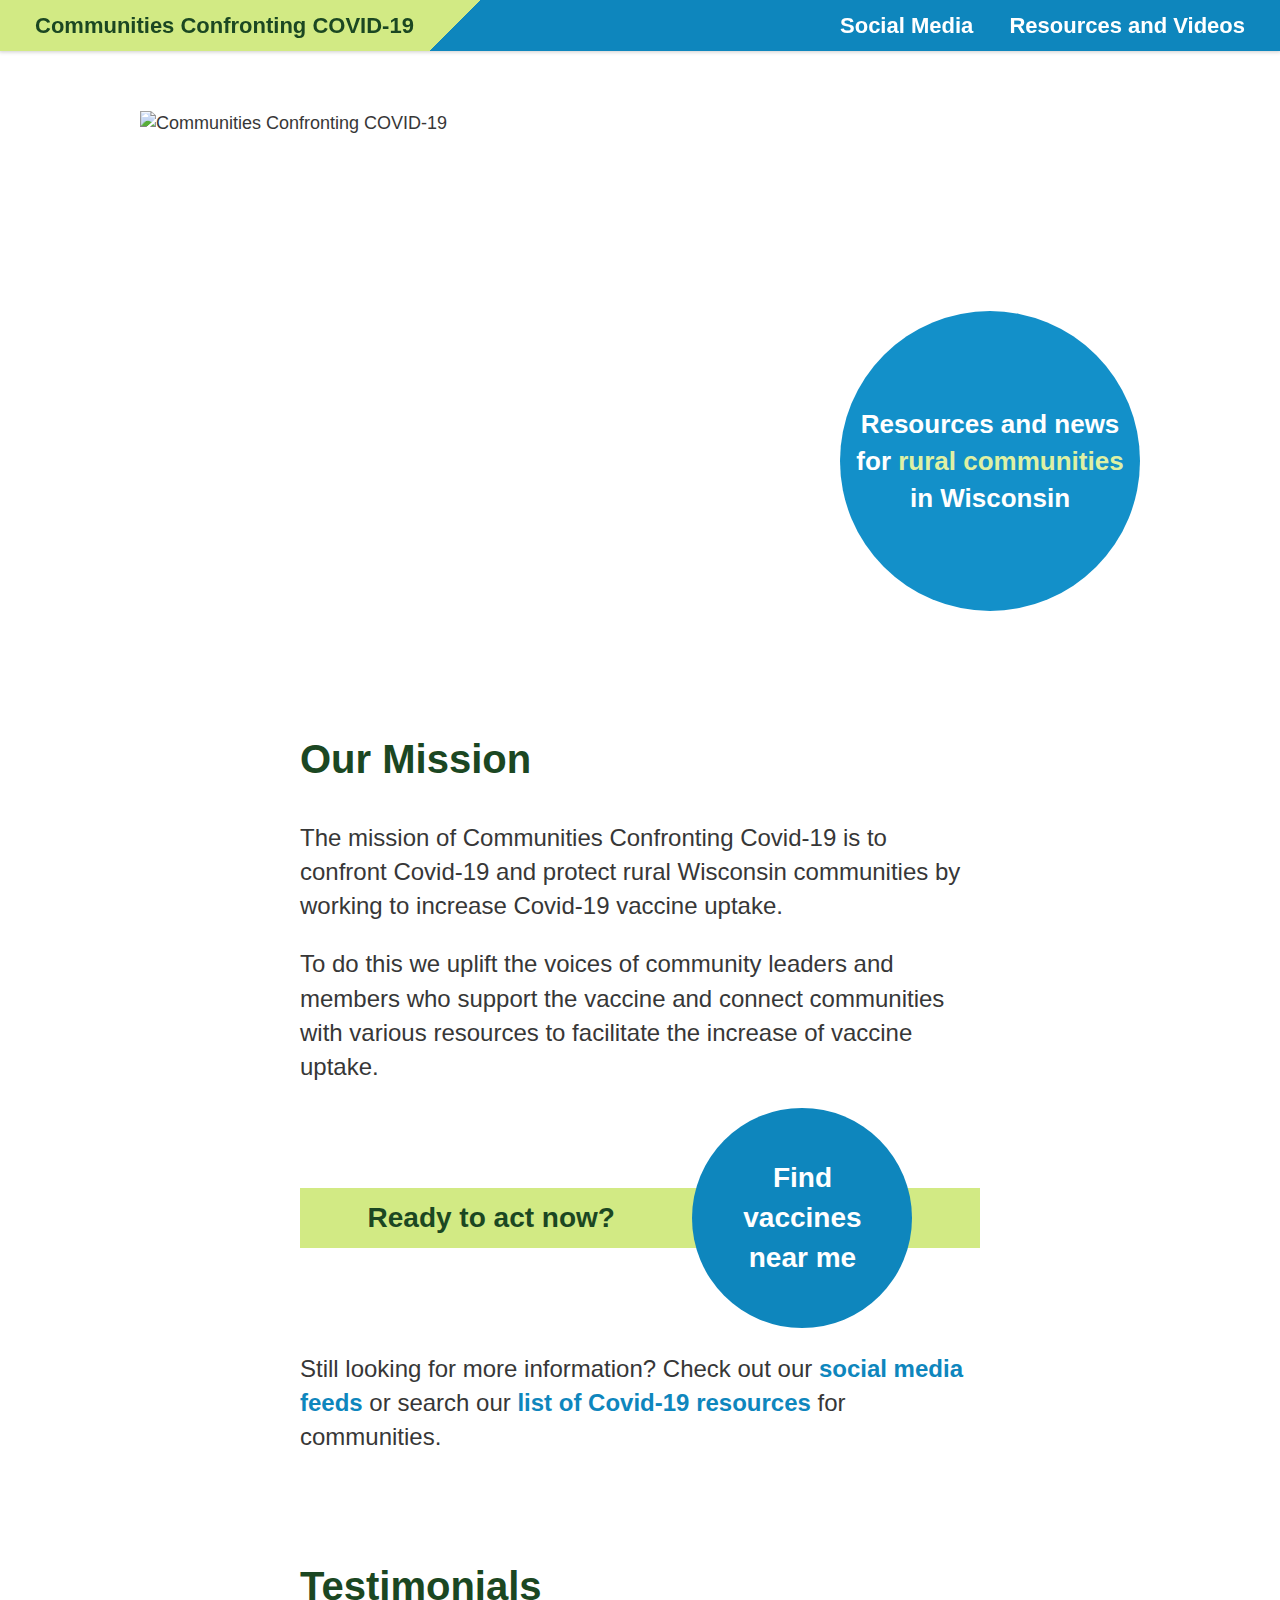
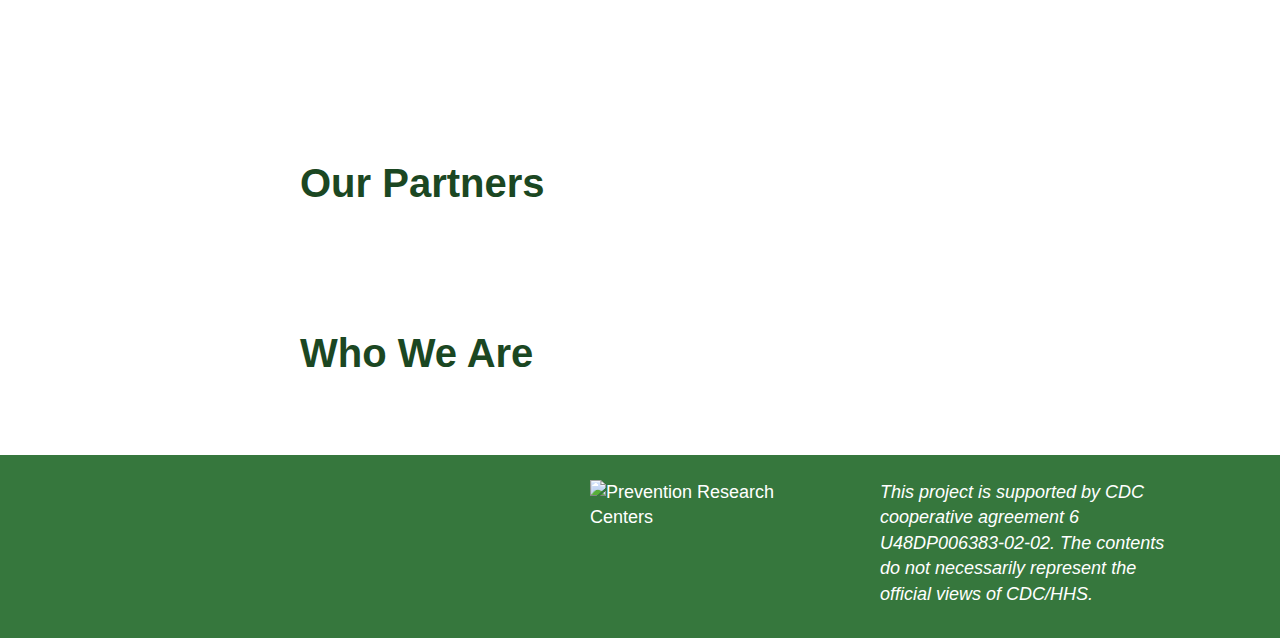
==== index.html @ 6b8ead13 "google analytics  code at bottom of page" ====
<!DOCTYPE html>
<html lang="en">
<head>


  <meta charset="UTF-8">
  <meta http-equiv="X-UA-Compatible" content="IE=edge">
  <meta name="viewport" content="width=device-width, initial-scale=1.0">
  <title>Communities Confronting COVID-19</title>
  <link href="css/main.css" rel="stylesheet" type="text/css" />
</head>
<body>
  <div class="main">
    <div class="nav">
      <div class="home-page">
        <a href="index.html">
          <span class="full-screen">Communities Confronting COVID-19</span>
          <img class="mini-logo" src="img/mini_logo.png" alt="Communities Confronting COVID-19">
          </a>
      </div>
      <div class="other-pages">
        <a href="social.html">
          <span class="full-screen">Social Media</span>
          <span class="small-screen">Social</span>
        </a>
        <a href="resources.html">
          <span class="full-screen">Resources and Videos</span>
          <span class="small-screen">Resources</span></a>
      </div>
    </div>
    <div class="banner">
      <picture>
        <source srcset="img/banner-small-1.jpg, img/banner-small.jpg 2x" media="(max-width: 1030px)">
        <source srcset="img/banner-med-1.jpg, img/banner-med 2x" media="(max-width: 1500px)">
        <img class="top-background-img" src="img/banner-long.jpg" alt="">
      </picture>

      <div class="banner-inner">
        <img alt="Communities Confronting COVID-19" class="logo-banner" src="img/c3_logo.png">
        <div class="banner-words round-words">
          <span>
            Resources and news for <span class="light-green">rural communities</span> in Wisconsin
          </span>
        </div>
      </div>
    </div>

    <div class="banner-words small-words">
      <span>
        Resources and news for <span class="light-green">rural communities</span> in Wisconsin
      </span>
    </div>
    
    <div id="mission" class="section">
      <div class="section-inner">
        <h2>Our Mission</h2>
        <p>
          The mission of Communities Confronting Covid-19 is to confront Covid-19 and protect rural Wisconsin communities by working to increase Covid-19 vaccine uptake.
        </p>
        <p>
          To do this we uplift the voices of community leaders and members who support the vaccine and connect communities with various resources to facilitate the increase of vaccine uptake.
        </p>
        <p class="flex-p">
          <span class="bg-stripe">Ready to act now?</span>
          <a class="front-button-link" href="https://www.vaccines.gov/search/" target="_blank" rel="noopener noreferrer">Find vaccines near me</a>
        </p>
        <p>
          Still looking for more information? Check out our <a class="front-link" href="social.html">social media feeds</a> or search our <a class="front-link" href="resources.html">list of Covid-19 resources</a> for communities.
        </p>
      </div>
    </div>
    <div id="testimonials" class="section">
      <div class="section-inner">
        <h2>Testimonials</h2>
        <div id="carousel-holder">
          <div class="carousel-content-holder">
            <!-- testimonial items -->
          </div>
          <div class="carousel-button-holder">
            <!-- forward, backward, and dots -->
          </div>
        </div>
      </div>
    </div>
    <div id="partners" class="section">
      <div class="section-inner">
        <h2>Our Partners</h2>
        <div id="partners-group"></div>
      </div>
    </div>

    <div id="bios" class="section">
      <div class="section-inner">
        <h2>Who We Are</h2>
        <div id="bios-group"></div>
      </div>
    </div>
    <div class="footer">
      <div class="footer-inner">
        <img class="footer-logo" src="img/prc_logo_footer.png" alt="Prevention Research Centers">
        <p class="funding-text">
          This project is supported by CDC cooperative agreement 6 U48DP006383-02-02. The contents do not necessarily represent the official views of CDC/HHS.
        </p>
      </div>
     
    </div>
  </div>

  <script src="js/testimonial.js"></script>
  <script src="js/bio.js"></script>
  <script src="js/partner.js"></script>
  <script src="js/main.js"></script>
<!-- Global site tag (gtag.js) - Google Analytics -->
<script async src="https://www.googletagmanager.com/gtag/js?id=G-YYET7YX96K"></script>
<script>
  window.dataLayer = window.dataLayer || [];
  function gtag(){dataLayer.push(arguments);}
  gtag('js', new Date());

  gtag('config', 'G-YYET7YX96K');
</script>
</body>
</html>
---- css/main.css ----
html, body{
    height: 100%;
    margin: 0px auto;
}
body{
    font-family: -apple-system,BlinkMacSystemFont,"Segoe UI","Roboto","Droid Sans","Helvetica Neue",Arial,sans-serif;
    font-size: 18px;
    color: rgb(55,55,55);
    line-height: 1.42;
    font-weight: 400;
}
.light-green{
    color: #def0a4;
}
.banner{
    padding-bottom: 30px;
    box-sizing: border-box;
    margin-bottom: 20px;
    position: relative;
    height: 620px;
    overflow-y: hidden;
}
.banner.banner-reduced{
    height: 300px;
}
.banner-inner{
    background-color: rgba(255,255,255,0.55);
    box-sizing: border-box;
    display: flex;
    height: 540px;
    justify-content: center;
    flex-wrap: wrap;
    align-items: center;
    position: absolute;
    padding-top: 20px;
    padding-bottom: 20px;
    top: 40px;
    width: 100%;
}
.banner.banner-reduced > .banner-inner{
    height: 230px;
    justify-content: space-evenly;
}
.logo-banner{
    display: block;
    width: 700px;
    max-width: 100%;
    margin: 0;
    flex: 0 1 700px;
    align-self: flex-start;
}
.banner.banner-reduced .logo-banner{
    width: 400px;
    flex-basis: 400px;
}
.main{
    position: relative;
}
.banner-words{
    flex: 0 0 300px;
    text-align: center;
    font-size: 26px;
    padding: 15px;
    box-sizing: border-box;
    font-weight: 600;
    background-color: #1390c9;
    color: #fff;
    width: 300px;
    height: 300px;
    position: relative;
    border-radius: 50%;
    display: flex;
    align-items: center;
    justify-content: center;
    align-self: flex-end;
}
.title-words{
    flex: 0 0 500px;
    font-size: 44px;
    padding: 15px;
    box-sizing: border-box;
    font-weight: 700;
    margin-top: 70px;
    color: #1b4722;
    line-height: 1.1;
}
.banner-words > span{
    display: inline-block;
    width: 100%;
}
.banner-words.small-words{
    display: none;
}
.nav{
    font-size: 22px;
    font-weight: 600;
    display: flex;
    align-items: center;
    justify-content: space-between;
    padding: 10px 35px 10px 35px;
    box-sizing: border-box;
    width: 100%;
    background-color: #36773d;
    background: linear-gradient(135deg,#d2ea84 340px,#0e86bd 340px);
    position: fixed;
    position: sticky;
    top: 0;
    left: 0;
    box-shadow: 0 0 4px 1px rgba(0,0,0,0.2);
    z-index: 100;
    /*border-bottom: 1px solid #1b4722;*/
}
a{
    text-decoration: none;
}
.other-pages a{
    color: #fff;
}
.home-page a{
    color: #1b4722;
}
.other-pages a:hover, .other-pages a:focus{
    color: #d8ec98;
}
.home-page a:hover, .home-page a:focus{
    color: #36773d;
}
.other-pages a:first-child{
    margin-right: 30px;
}
.section{
    box-sizing: border-box;
    padding: 40px 30px;
}
.section-inner{
    width: 680px;
    max-width: 100%;
    margin: 0 auto;
}
#testimonials > .section-inner, #resources > .section-inner{
    width: 1000px;
}
#testimonials h2, #resources h2, .resource-note{
    width: 680px;
    max-width: 100%;
    margin-left: auto;
    margin-right: auto;
}
#testimonials h2{
    margin-bottom: 0;
}
.section h2{
    margin-top: 0;
    font-size: 40px;
    color: #1b4722;
}
.section p{
    text-align: left;
    font-size: 24px;
}
.footer{
    width: 100%;
    box-sizing: border-box;
    background-color: #36773d;
    padding: 25px 25px 30px 25px;
    color: #fff;
}
.footer-inner{
    max-width: 1080px;
    margin: 0 auto;
    display: flex;
    align-items: flex-start;
    justify-content: flex-end;
}
.footer-logo{
    max-width: 100%;
    width: 250px;
    flex: 0 1 250px;
}
.funding-text{
    font-style: italic;
    width: 300px;
    flex: 0 1 300px;
    max-width: 100%;
    margin: 0;
    margin-left: 40px;
}

.person-group{
    display: flex;
    align-items: flex-start;
    justify-content: flex-start;
    margin-bottom: 60px;
}
.person-group, .person-inner{
    width: 100%;
}
.person-photo{
    height: 150px;
    width: 150px;
    border-radius: 50%;
    margin-right: 18px;
}
.person-name{
    margin: 16px 0 4px 0;
    font-size: 26px;
    font-weight: 600;
    position: relative;
}
.person-name::before, .t-name::before, .bg-stripe::before{
    content: "";
    display: block;
    position: absolute;
    left: -168px;
    top: 0;
    width: calc(100% + 168px);
    height: 100%;
    background-color: #d2ea84;
    z-index: -100;
}
.bg-stripe::before{
    left: 0;
    width: 100%;
    height: 60px;
    top: calc(50% - 30px);
}
.t-name::before{
    left: -380px;
    width: calc(100% + 380px);
}
.person-title, p.person-title{
    font-size: 24px;
    font-weight: 500;
    margin: 0;
}
.person-name, .person-title{
    color: #1b4722;
}
.person-bio, p.person-bio{
    margin: 12px 0 10px 0;
    font-size: 19px;
    text-align: justify;
}
.partner{
    margin-bottom: 60px;
}
.partner-logo{
    max-width: 100%;
    width: 200px;
}
.partner-logo.long{
    width: 300px;
}
.partner-logo.short{
    width: 140px;
}
.partner-logo.full{
    width: 100%;
}
.partner-statement, p.partner-statement{
    font-size: 19px;
    text-align: justify;
}
.partner-name{
    color: #1b4722;
    font-weight: 600;
    font-size: 34px;
    margin:0 0 6px 0;
    display: flex;
    justify-content: space-between;
    align-items: center;
    line-height: 1.2;
}
.partner-name span{
    flex: 0 1 500px;

}
.partner-website{
    font-size: 19px;
    box-sizing: border-box;
    flex: 0 0 76px;
    background-color: #1390c9;
    color: #fff;
    border-radius: 50%;
    display: inline-flex;
    align-items: center;
    justify-content: center;
    height: 74px;
    width: 74px;
    font-weight: 600;
    cursor: pointer;
}
.partner-website:hover, .partner-website:focus{
    color: #def0a4;
}

.mini-logo, .small-screen{
    display: none;
}

.top-background-img{
    display: block;
    z-index: -100;
    max-width: 100%;
}
.circle-img{
    max-width: 100%;
    width: 380px;
    height: 380px;
    border-radius: 50%;
    border: 2px solid #d2ea84;
    display: block;
}
.flex-img{
    max-width: 100%;
    width: 50%;
    flex: 0 0 50%;
}
.flex-section{
    display: flex;
    max-width: 90%;
    margin: 0 auto;
}

#carousel-holder{
    overflow: hidden;
    width: 100%;
    position: relative;
}
.testimonial{
    text-align: center;
    margin-top: 40px;
    transition: transform 0.5s ease;
    position: absolute;
    z-index: 0;
    opacity: 0;
    top: 0;
    transition: transform 0.5s, opacity 0.5s, z-index 0.5s;
}
.testimonial.current{
    opacity: 1;
    position: relative;
    z-index: 2;
}
.testimonial.next{
    transform: translateX(100%);
    z-index: 1;
}
.testimonial.prev{
    transform: translateX(-100%);
    z-index: 1;
}

.testimonial-img-group{
    display: flex;
    align-items: flex-start;
    justify-content: flex-start;
}
.testimonial-img{
    box-sizing: border-box;
    display: block;
    max-width: 100%;
    width: 380px;
    height: 380px;
    border-radius: 50%;
}
.testimonial-title{
    color: #1b4722;
    width: 100%;
    text-align: left;
    margin-top: 46px;
}
.t-name{
    font-weight: 600;
    font-size: 44px;
    display: block;
    margin: 14px auto 2px auto;
    position: relative;
}
.t-title{
    font-size: 26px;
    display: block;
    margin: 0 auto;
}
.testimonial-text, p.testimonial-text{
    margin: 26px 10px 20px 30px;
    text-align: justify;
    font-size: 26px;
}
.carousel-button-holder{
    margin: 50px auto 10px auto;
    display: flex;
    justify-content: space-evenly;
    align-items: center;
    width: 640px;
    max-width: 100%;
}
.carousel-button.back-button, .carousel-button.forward-button{
    height: 26px;
    width: 26px;
    border: none;
    position: relative;
    background-color: transparent;
    cursor: pointer;
}
.carousel-button.back-button::before, .carousel-button.forward-button::before{
    content: "";
    display: block;
    position: absolute;
    border: 13px solid transparent;
    top: 0px;
    pointer-events: none;
}
.carousel-button.back-button::before{
    border-right: 26px solid #d2ea84;
    left: -13px;
}
.carousel-button.forward-button::before{
    border-left: 26px solid #d2ea84;
    right: -13px;
}
.carousel-button.back-button:hover::before{
    border-right-color: #34763e;
}
.carousel-button.forward-button:hover::before{
    border-left-color: #34763e;
}

.carousel-button.circle-button{
    height: 20px;
    width: 20px;
    box-sizing: border-box;
    border-radius: 50%;
    border: none;
    background-color: #d2ea84;
    cursor: pointer;
}
.carousel-button.circle-button:hover, .carousel-button.circle-button:focus{
    background-color: #34763e;
}
.carousel-button.circle-button.active{
    height: 24px;
    width: 24px;
    background-color: #0e86bd;
    border: 2px solid #d2ea84;
}

/*********/

button{
	-webkit-appearance: none;
	-moz-appearance: none;
	appearance: none;
	border: none;
	background: #fff;
	cursor: pointer;
}

input, select, .dropdown-button{
  	font-family: -apple-system,BlinkMacSystemFont,"Segoe UI","Roboto","Droid Sans","Helvetica Neue",Arial,sans-serif;
  	font-size: 16px;
  	color: rgb(50,50,50);
	border: 1px solid rgb(200, 200, 200);
	border-radius: 2px;
	padding: 6px 8px;
	padding-right: 18px;
	-webkit-box-shadow: inset 0 1px 1px rgba(0, 0, 0, 0.075);
	box-shadow: inset 0 1px 1px rgba(0, 0, 0, 0.075);
	transition: border-color ease-in-out 0.15s, box-shadow ease-in-out 0.15s;
	box-sizing: border-box;
}

input:focus, select:focus, button:focus, .dropdown-list, .dropdown-button[aria-expanded="true"]{
	border-color: #34763e;
	outline: 0;

	-webkit-box-shadow: inset 0 1px 1px rgba(0, 0, 0, 0.075), 0 0 4px #d2ea84;
	box-shadow: inset 0 1px 1px rgba(0, 0, 0, 0.075), 0 0 4px #d2ea84;
}
.sort-bar, .current-filters{
	max-width: 800px;
}
.current-filters{
	margin: 10px auto;
	font-size: 17px;
}
.filter-button{
	margin: 2px 4px;
	cursor: pointer;
	background: #36773d;
    color: #fff;
	padding: 6px 12px;
	border-radius: 3px;
	display: inline-block;
    font-family: inherit;
}
.check-holder{
	position: relative;
	font-size: 16px;
}
.label-group > input, .label-group > .select-wrapper, .dropdown-button{
	margin: 2px 0;
}

.check-holder > label{
	display: block;
	height: 100%;
	width: 100%;
	cursor: pointer;
	padding: 2px 0;
}

.checkbox-text{
	margin-left: 24px;
}
.checkbox-text, .checkbox-icon{
	display: inline-block;
	vertical-align: top;
}
.checkbox-overlay{
	box-sizing: border-box;
	pointer-events: none;
	z-index: 2;
	background: #fff;
}
.checkbox-overlay, .check-holder input{
	position: absolute;
	height: 16px;
	width: 16px;
	border: 1px solid rgb(100,100,100);
	border-radius: 2px;
	top: 5px;
	left: 2px;
}
.check-holder input:checked + .checkbox-overlay{
	background-color: #34763e;
	border-color: #34763e;
}
.check-holder input:checked +.checkbox-overlay::before{
	box-sizing: border-box;
	content: "";
	position: absolute;
	border: 2px solid #fff;
	border-top: none;
	border-left: none;
	left: 4px;
	bottom: 3px;
	width: 5px;
	height: 10px;
	-webkit-transform: rotate(45deg);
	transform: rotate(45deg);
	pointer-events: none;
}
.check-holder input{
	margin: 0;
	cursor: pointer;
}
.select-wrapper{
  position: relative;
  display: inline-block;
  width: 100%;
}
.select-wrapper::after, .dropdown-button:after{
  content: "";
  width: 0; 
  height: 0; 
  border-left: 3px solid transparent;
  border-right: 3px solid transparent;
  border-top: 6px solid #1b4722;

  position: absolute;
  top: 44%;
  right: 7px;

  pointer-events: none;
}
.select-wrapper select{
  width: 100%;
  -webkit-appearance: none;
  -moz-appearance: none;
  appearance: none;
}
.select-wrapper select::-ms-expand{
  display: none;
}
.sort-bg{
    background-color: #d2ea84;
    width: 100%;
    padding: 10px;
    box-sizing: border-box;
}
.label-text{
    font-weight: 600;
    color: #1b4722;
    font-size: 20px;
}
.sort-bar{
	display: flex;
	justify-content: space-between;
	margin: 0 auto;
}
.label-group{
	display: inline-block;
	flex: 0 0 200px;
	margin: 6px 10px 0 10px;
	position: relative;
}
.label-group.search{
	flex: 1 1 420px;
	margin-left: 0;
}
.search-box{
	width: 100%;
}
.dropdown-list{
    box-sizing: border-box;
	border: thin solid #34763e;
	z-index: 100;
	margin: 0;
	margin-top: -3px;
	padding: 4px 6px 2px 6px;
	list-style-type: none;
	min-width: 200px;
	text-align: left;
	background: #fff;
	position: absolute;
	pointer-events: none;
	left: -9999px;
	opacity: 0;
	transition: 0.2s ease-in-out opacity;

	border-bottom-right-radius: 3px;
	border-bottom-left-radius: 3px;
}
.dropdown-list[aria-hidden="false"]{
	left: 0;
	pointer-events: auto;
	opacity: 1;
}
.dropdown-button{
	width: 100%;
	position: relative;
}

.resource-li, .no-results-li{
    list-style-type: none;
}
.resource-li{
    display: flex;
    border-bottom: 4px dotted #d2ea84;
    margin-bottom: 10px;
}
.no-results-li{
    font-size: 24px;
    margin: 20px auto;
    padding: 20px;
    color: #1b4722;
    text-align: center;
    font-weight: 600;
}

.resource-img{ 
    border: 2px solid #0e86bd;
    width: 80px;
    height: 80px;
    flex: 0 0 80px;
    border-radius: 50%;
    margin-right: 20px;
    color: #1b4722;
    display: flex;
    align-items: center;
    justify-content: center;
}
.resource-inner{
    flex: 1 1 100%;
}
.resource-title{
    font-weight: 700;
    margin-bottom: 6px;
}
.resource-title a, .front-link{
    color: #0e86bd;
}
.resource-title a:hover, .resource-title a:focus, .front-link:hover, .front-link:focus{
    color: #34763e;
}
.front-link{
    font-weight: 600;
}
.resource-description, p.resource-description{
    margin-top: 0;
    font-size: 18px;
    max-width: 680px;
}
.front-button-link, a.front-button-link{
    text-align: center;
    box-sizing: border-box;
    display: flex;
    justify-content: center;
    align-items: center;
    margin-left: 10px;
    background-color: #0e86bd;
    padding: 24px;
    border-radius: 50%;
    width: 220px;
    height: 220px;
    font-size: 28px;
    font-weight: 600;
    color: #fff;
    flex: 0 0 220px;
}
a.front-button-link:hover, a.front-button-link:focus{
    color: #d8ec98;
}
.flex-p, p.flex-p{
    display: flex;
    justify-content: space-evenly;
    align-items: center;
    font-size: 28px;
    font-weight: 600;
    color: #1b4722;
    position: relative;
    margin: 1px auto 20px auto;
}

.hidden{
    display: none;
}

@media(min-width: 1600px){
    .section-inner, #testimonials h2, #resources h2, .resource-note{
        width: 860px;
    }
    .other-pages{
        margin-right: 30px;
    }
    .other-pages a:first-child{
        margin-right: 50px;
    }
    .logo-banner{
        width: 800px;
        flex-basis: 800px;
        margin-right: 40px;
    }
    .banner-words{
        width: 350px;
        height: 350px;
        flex-basis: 350px;
        font-size: 32px;
    }
}


@media(max-width: 1030px){
    .banner{
        display: block;
        text-align: center;
        min-height: auto;
        margin-bottom: 0;
    }
    .banner.banner-reduced{
        display: flex;
        flex-wrap: nowrap;
    }
    .banner-inner{
        height: auto;
        padding-bottom: 40px;
        top: 100px;
    }
    .banner.banner-reduced > .banner-inner{
        top: 40px;
        padding-bottom: 20px;
    }
    .logo-banner{
        margin: 0 auto;
    }
    .banner.banner-reduced .logo-banner{
        margin: 0;
    }
    .title-words{
        flex: 0 1 400px;
        margin-top: 56px;
    }
    .banner-words.small-words{
        display: block;
        margin-top: 0;
        border-radius: 0;
        width: auto;
        height: auto;
    }
    .banner-words.round-words{
        display: none;
    }
}
@media(max-width:910px){
    .mini-logo{
        display: inline-block;
        height: 30px;
        width: 30px;
    }
    .full-screen{
        display: none;
    }
    .small-screen{
        display: inline-block;
    }
    .nav{
        background: linear-gradient(135deg,#d2ea84 90px,#0e86bd 90px);
    }
    .testimonial-img{
        height: 320px;
        width: 320px;
    }
    .t-name::before{
        left: -320px;
        width: calc(100% + 320px);
    }
    .title-words{
        flex: 0 1 300px;
        margin-top: 45px;
    }
}
@media(max-width:768px){
    #results{
        padding-left: 0;
    }
    .bg-stripe{
        position: relative;
    }
    .flex-p, p.flex-p{
        display: block;
        text-align: center;
        margin-top: 50px;
        margin-bottom: 20px;
    }
    .bg-stripe{
        display: block;
        margin: 20px auto;
    }
    .front-button-link, a.front-button-link{
        margin: 10px auto;
    }
    .sort-bar, .label-group.search{
		display: block;
	}
	.label-group{
		margin-left: 0;
        width: 100%;
	}
    .dropdown-list{
        width: 100%;
        padding: 10px 20px;
    }
    .person-group{
        display: block;
    }
    .testimonial-img-group{
        display: block;
    }
    .testimonial-img{
        margin-left: auto;
        margin-right: auto;
        height: 360px;
        width: 360px;
    }
    
    .testimonial-title{
        margin-top: 30px;
    }
    .t-name{
        text-align: center;
    }
    .person-photo{
        display: block;
        margin: 0 auto;
        width: 160px;
        height: 160px;
    }
    .person-name::before, .t-name::before{
        left: -30px;
        width: calc(100% + 60px);
    }
    .testimonial-text, p.testimonial-text{
        margin: 26px auto 20px auto;
    }
    .partner-logo{
        display: block;
        margin: 0 auto 4px auto;
    }
    .partner-name{
        display: block;
        text-align: center;
    }
    .partner-website{
        display: flex;
        margin: 12px auto;
    }
    .banner{
        padding-bottom: 0px;
        height: auto;
    }
    .banner-inner, .banner.banner-reduced > .banner-inner{
        top: 11.5%;
    }
    .banner.banner-reduced > .banner-inner{
        height: auto;
        display: block;
    }
    .banner.banner-reduced .logo-banner{
        width: 320px;
        margin: 0 auto;
    }
    .title-words{
        width: auto;
        margin: 0 auto;
    }
    .banner.banner-reduced{
        display: block;
    }
    .footer-inner{
        display: block;
    }
    .footer-logo{
        margin: 15px auto;
        display: block;
    }
    .funding-text{
        margin: 15px auto;
    }
}
@media(max-width:500px){
    .banner.banner-reduced{
        height: auto;
    }
}
@media(max-width:425px){
    .resource-li{
        display: block;
    }
    .resource-img{
        display: none;
    }
    .title-words{
         display: none;
    }
}
@media(max-width:375px){
    .nav{
        background: linear-gradient(135deg,#d2ea84 75px,#0e86bd 75px);
        padding: 10px 15px;
    }
}
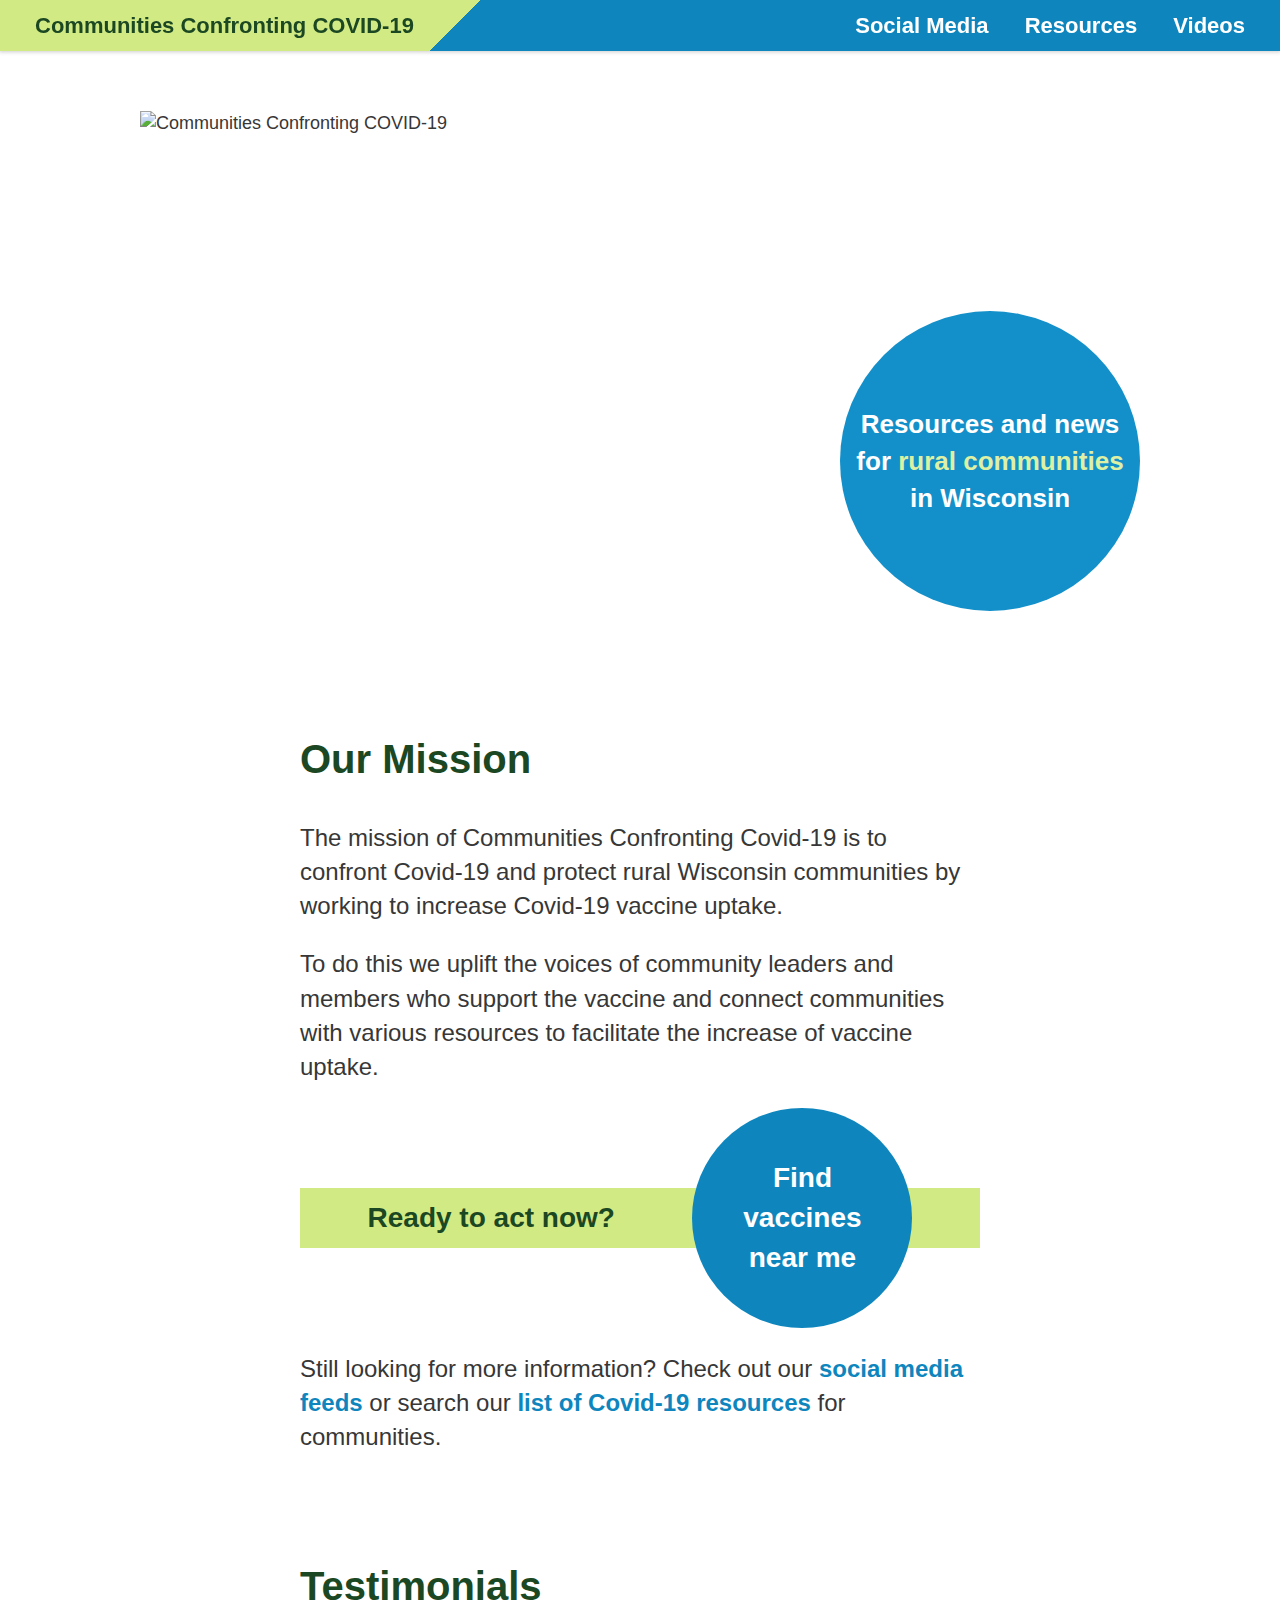
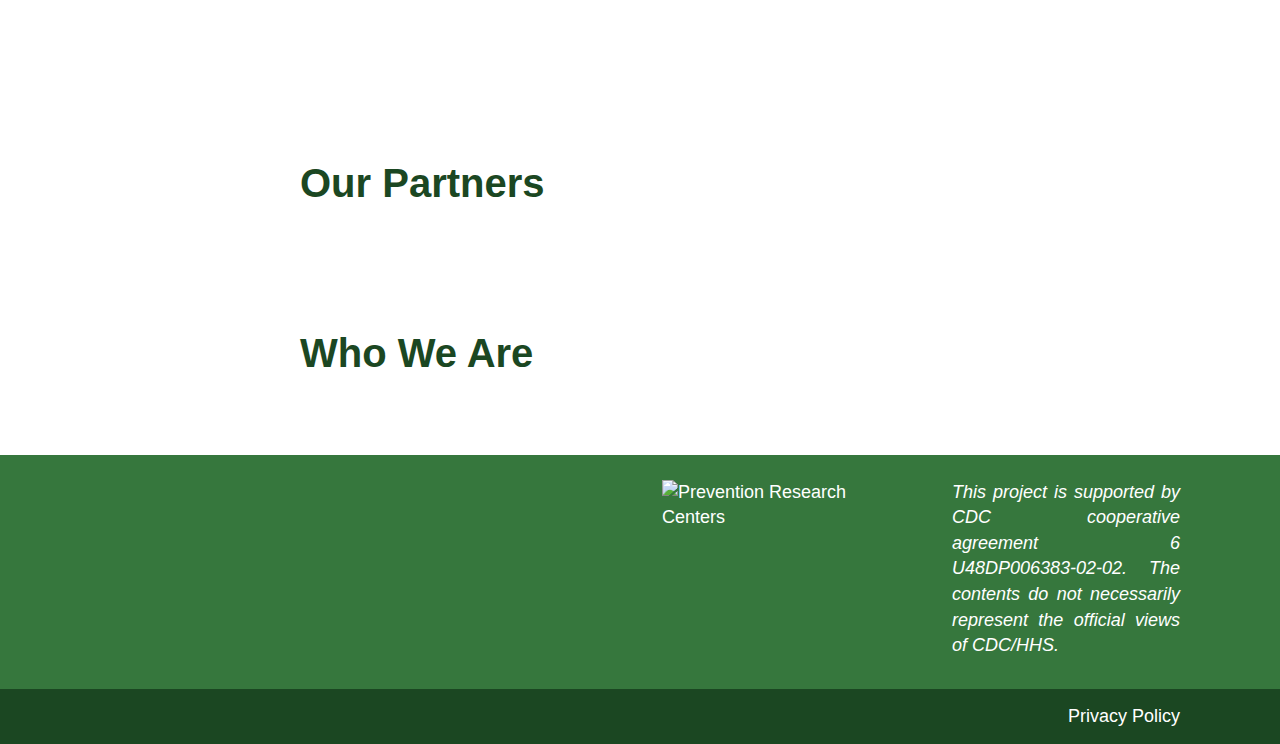
==== commit 6776206e: "add privacy policy placeholder, add video page" ====
--- a/index.html
+++ b/index.html
@@ -1,8 +1,6 @@
 <!DOCTYPE html>
 <html lang="en">
 <head>
-
-
   <meta charset="UTF-8">
   <meta http-equiv="X-UA-Compatible" content="IE=edge">
   <meta name="viewport" content="width=device-width, initial-scale=1.0">
@@ -24,8 +22,11 @@
           <span class="small-screen">Social</span>
         </a>
         <a href="resources.html">
-          <span class="full-screen">Resources and Videos</span>
-          <span class="small-screen">Resources</span></a>
+          Resources
+        </a>
+        <a href="videos.html">
+          Videos
+        </a>
       </div>
     </div>
     <div class="banner">
@@ -102,22 +103,26 @@
           This project is supported by CDC cooperative agreement 6 U48DP006383-02-02. The contents do not necessarily represent the official views of CDC/HHS.
         </p>
       </div>
-     
     </div>
+    <div class="sub-footer">
+      <div class="sub-footer-inner">
+        <a class="footer-policy-link" href="privacy.html">Privacy Policy</a>
+      </div>
+     </div>
   </div>
 
   <script src="js/testimonial.js"></script>
   <script src="js/bio.js"></script>
   <script src="js/partner.js"></script>
   <script src="js/main.js"></script>
-<!-- Global site tag (gtag.js) - Google Analytics -->
-<script async src="https://www.googletagmanager.com/gtag/js?id=G-YYET7YX96K"></script>
-<script>
-  window.dataLayer = window.dataLayer || [];
-  function gtag(){dataLayer.push(arguments);}
-  gtag('js', new Date());
+  <!-- Global site tag (gtag.js) - Google Analytics -->
+  <script async src="https://www.googletagmanager.com/gtag/js?id=G-YYET7YX96K"></script>
+  <script>
+    window.dataLayer = window.dataLayer || [];
+    function gtag(){dataLayer.push(arguments);}
+    gtag('js', new Date());
 
-  gtag('config', 'G-YYET7YX96K');
-</script>
+    gtag('config', 'G-YYET7YX96K');
+  </script>
 </body>
 </html>--- a/css/main.css
+++ b/css/main.css
@@ -125,8 +125,11 @@
 .home-page a:hover, .home-page a:focus{
     color: #36773d;
 }
-.other-pages a:first-child{
+.other-pages a{
     margin-right: 30px;
+}
+.other-pages a:last-child{
+    margin-right: 0;
 }
 .section{
     box-sizing: border-box;
@@ -166,12 +169,25 @@
     color: #fff;
 }
 .footer-inner{
-    max-width: 1080px;
+    width: 1080px;
+    max-width: 100%;
     margin: 0 auto;
     display: flex;
     align-items: flex-start;
     justify-content: flex-end;
 }
+.sub-footer-inner{
+    width: 1080px;
+    max-width: 100%;
+    margin: 0 auto;
+}
+.sub-footer{
+    width:100%;
+    box-sizing: border-box;
+    text-align: center;
+    background-color: #1b4722;
+    padding: 15px;
+}
 .footer-logo{
     max-width: 100%;
     width: 250px;
@@ -179,9 +195,10 @@
 }
 .funding-text{
     font-style: italic;
-    width: 300px;
-    flex: 0 1 300px;
-    max-width: 100%;
+    width: 228px;
+    flex: 0 1 228px;
+    max-width: 100%;
+    text-align: justify;
     margin: 0;
     margin-left: 40px;
 }
@@ -207,7 +224,7 @@
     font-weight: 600;
     position: relative;
 }
-.person-name::before, .t-name::before, .bg-stripe::before{
+.person-name::before, .t-name::before, .bg-stripe::before, .video-title::before{
     content: "";
     display: block;
     position: absolute;
@@ -223,6 +240,10 @@
     width: 100%;
     height: 60px;
     top: calc(50% - 30px);
+}
+.video-title::before{
+    left: -30px;
+    width: calc(100% + 60px);
 }
 .t-name::before{
     left: -380px;
@@ -692,6 +713,35 @@
     font-size: 18px;
     max-width: 680px;
 }
+.video-title{
+    color: #1b4722;
+    font-size: 26px;
+    font-weight: 600;
+    margin: 16px 0 12px 0;
+    position: relative;
+}
+.video-description, p.video-description{
+    font-size: 19px;
+    margin: 0 0 22px 0;
+}
+.video-group{
+    width: 560px;
+    max-width: 100%;
+    margin: 20px auto 80px auto;
+}
+.iframe-holder{
+    position: relative;
+    padding-bottom: 56.25%;
+    height: 0;
+}
+.iframe-holder iframe{
+    top: 0;
+    left: 0;
+    height: 100%;
+    width: 100%;
+    position: absolute;
+}
+
 .front-button-link, a.front-button-link{
     text-align: center;
     box-sizing: border-box;
@@ -722,6 +772,14 @@
     position: relative;
     margin: 1px auto 20px auto;
 }
+.footer-policy-link{
+    color: #fff;
+    display: block;
+    text-align: right;
+}
+.footer-policy-link:hover, .footer-policy-link:focus{
+    color: #d2ea84;
+}
 
 .hidden{
     display: none;
@@ -734,8 +792,11 @@
     .other-pages{
         margin-right: 30px;
     }
-    .other-pages a:first-child{
+    .other-pages a{
         margin-right: 50px;
+    }
+    .other-pages a:last-child{
+        margin-right: 0;
     }
     .logo-banner{
         width: 800px;
@@ -926,12 +987,23 @@
     }
     .funding-text{
         margin: 15px auto;
+        text-align: left;
+        width: 300px;
+    }
+    .footer-policy-link{
+        text-align: center;
     }
 }
 @media(max-width:500px){
     .banner.banner-reduced{
         height: auto;
     }
+    .other-pages a{
+        margin-right: 12px;
+    }
+    .other-pages a:last-child{
+        margin-right: 0;
+    }
 }
 @media(max-width:425px){
     .resource-li{
@@ -942,6 +1014,15 @@
     }
     .title-words{
          display: none;
+    }
+    .other-pages a{
+        margin-right: 5px;
+    }
+    .other-pages a:last-child{
+        margin-right: 0;
+    }
+    .nav{
+        padding-right: 12px;
     }
 }
 @media(max-width:375px){
@@ -949,4 +1030,7 @@
         background: linear-gradient(135deg,#d2ea84 75px,#0e86bd 75px);
         padding: 10px 15px;
     }
+    .other-pages a{
+        font-size: 18px;
+    }
 }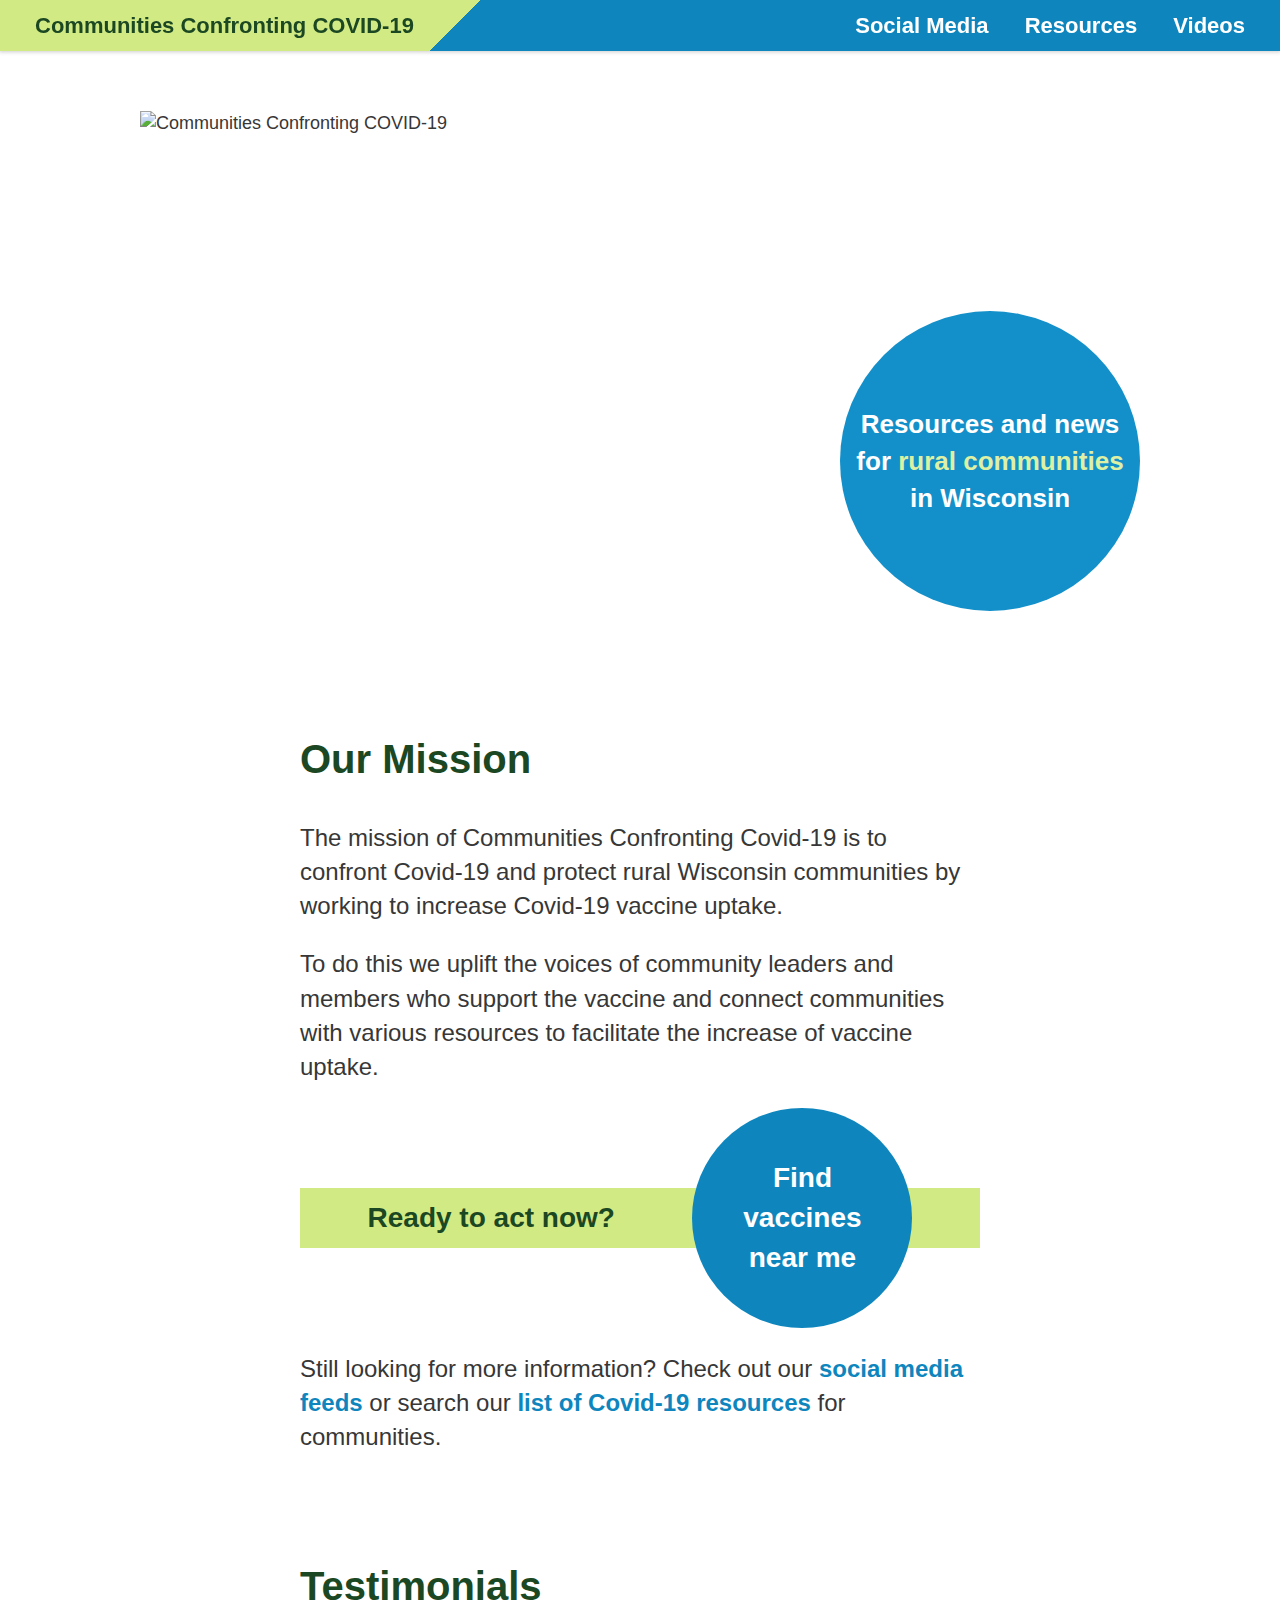
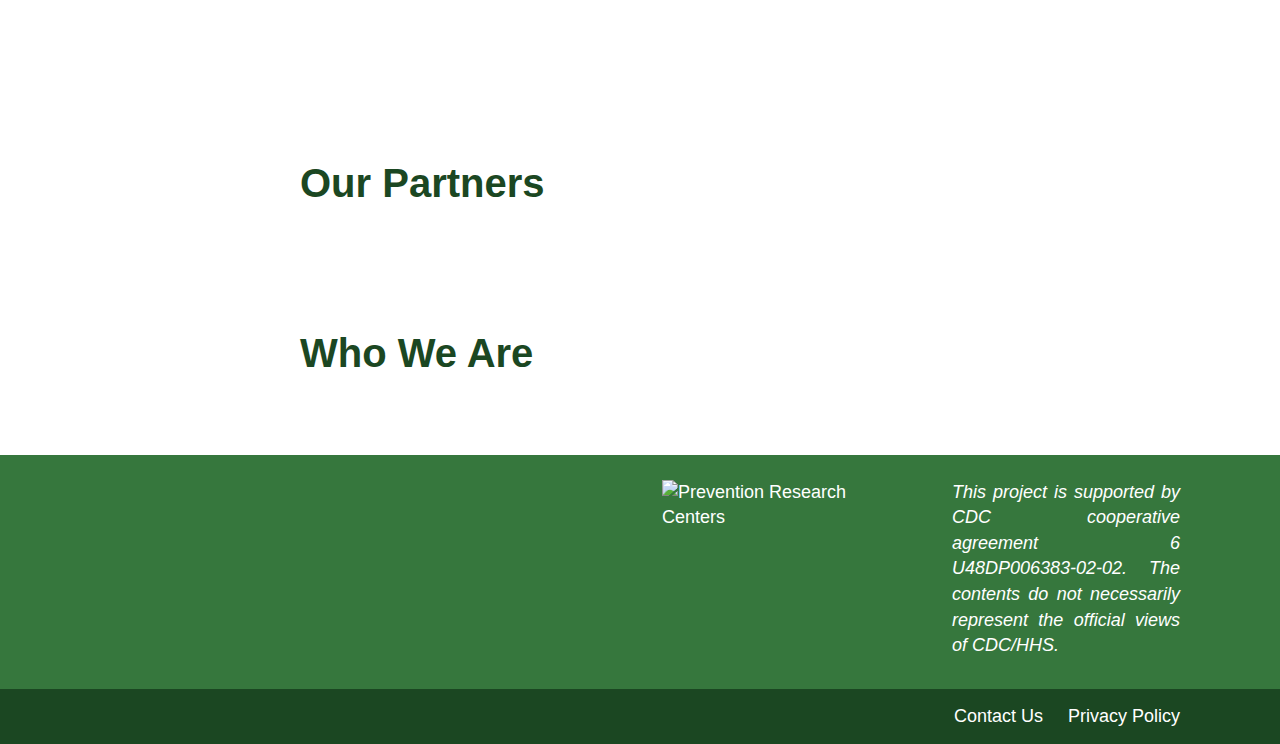
==== commit f27856fe: "replace privacy policy page with link" ====
--- a/index.html
+++ b/index.html
@@ -106,7 +106,8 @@
     </div>
     <div class="sub-footer">
       <div class="sub-footer-inner">
-        <a class="footer-policy-link" href="privacy.html">Privacy Policy</a>
+        <a class="footer-policy-link" href="mailto:community.c3project@gmail.com">Contact Us</a>
+        <a class="footer-policy-link" href="https://www.wisc.edu/privacy-notice" target="_blank" rel="noopener noreferrer">Privacy Policy</a>
       </div>
      </div>
   </div>
--- a/css/main.css
+++ b/css/main.css
@@ -180,6 +180,7 @@
     width: 1080px;
     max-width: 100%;
     margin: 0 auto;
+    text-align: right;
 }
 .sub-footer{
     width:100%;
@@ -774,8 +775,8 @@
 }
 .footer-policy-link{
     color: #fff;
-    display: block;
-    text-align: right;
+    display: inline-block;
+    margin-left: 20px;
 }
 .footer-policy-link:hover, .footer-policy-link:focus{
     color: #d2ea84;
@@ -991,6 +992,9 @@
         width: 300px;
     }
     .footer-policy-link{
+        margin: 0 20px;
+    }
+    .sub-footer-inner{
         text-align: center;
     }
 }
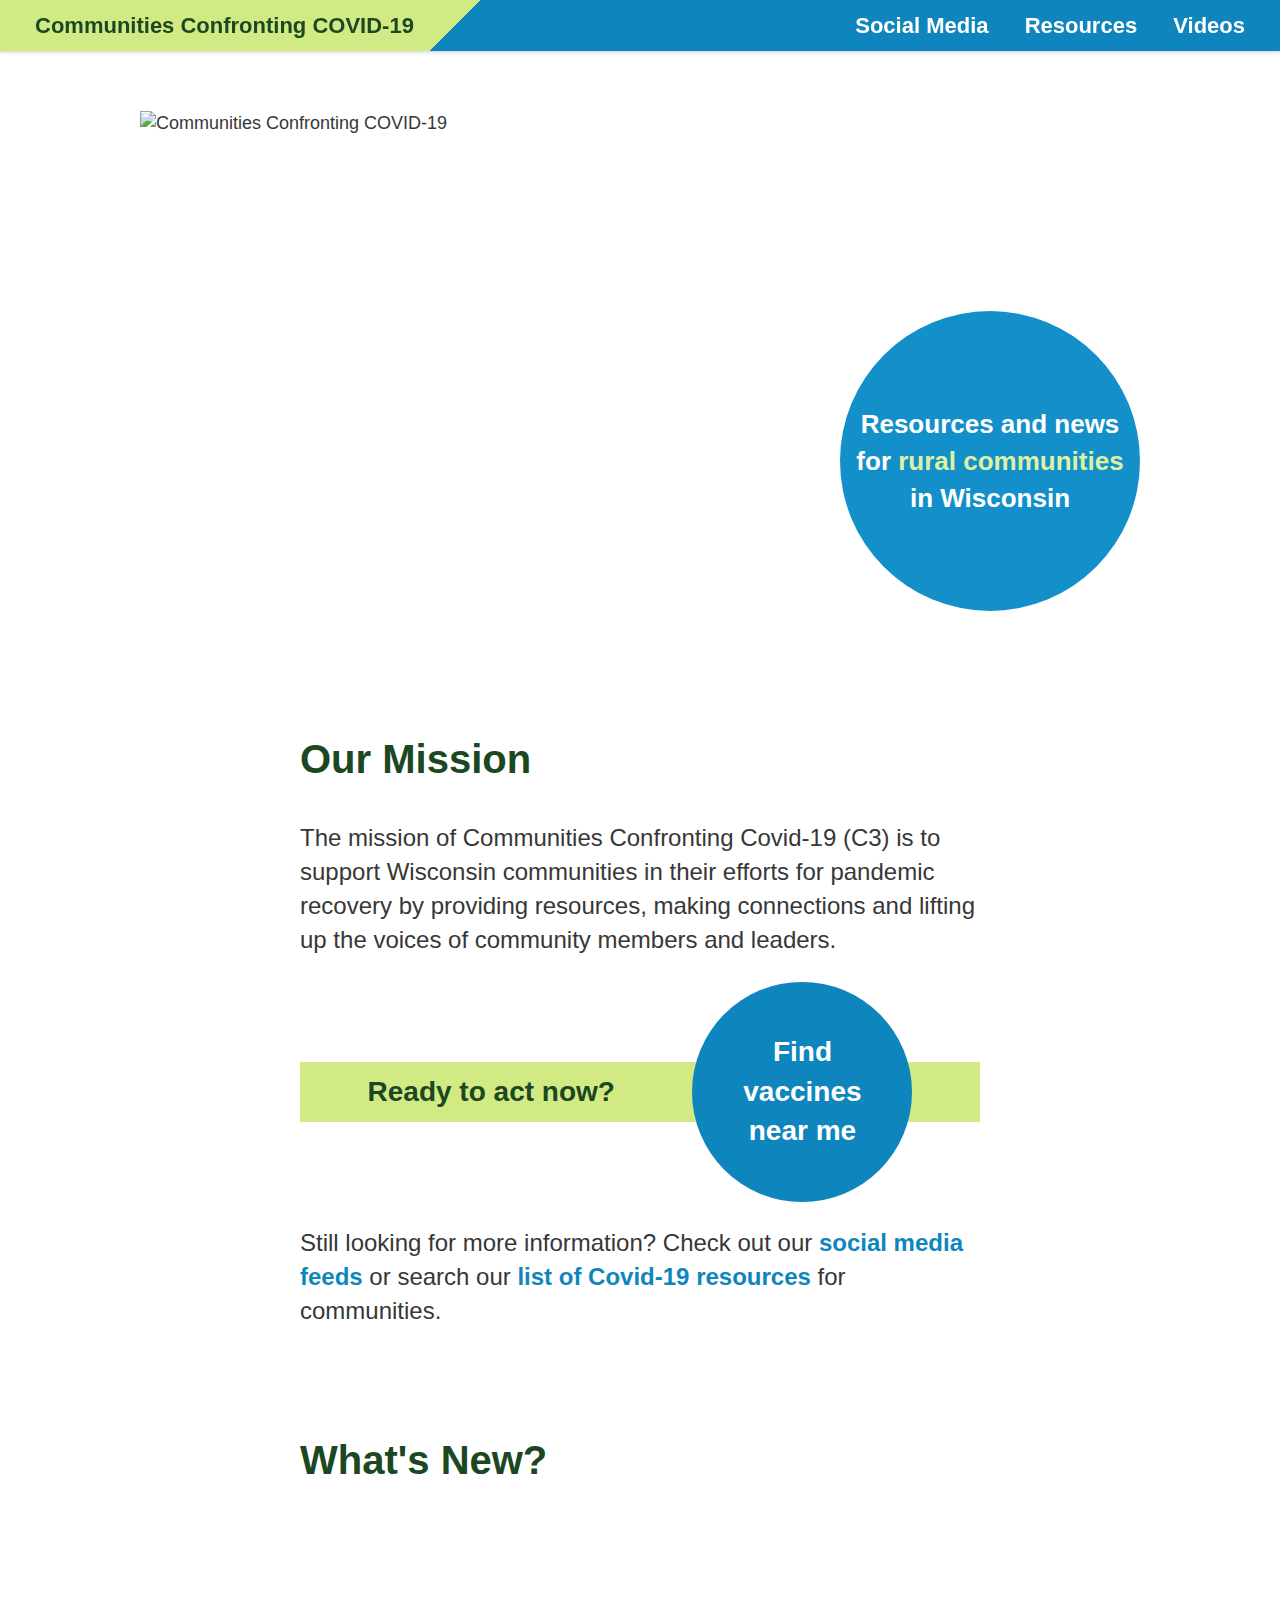
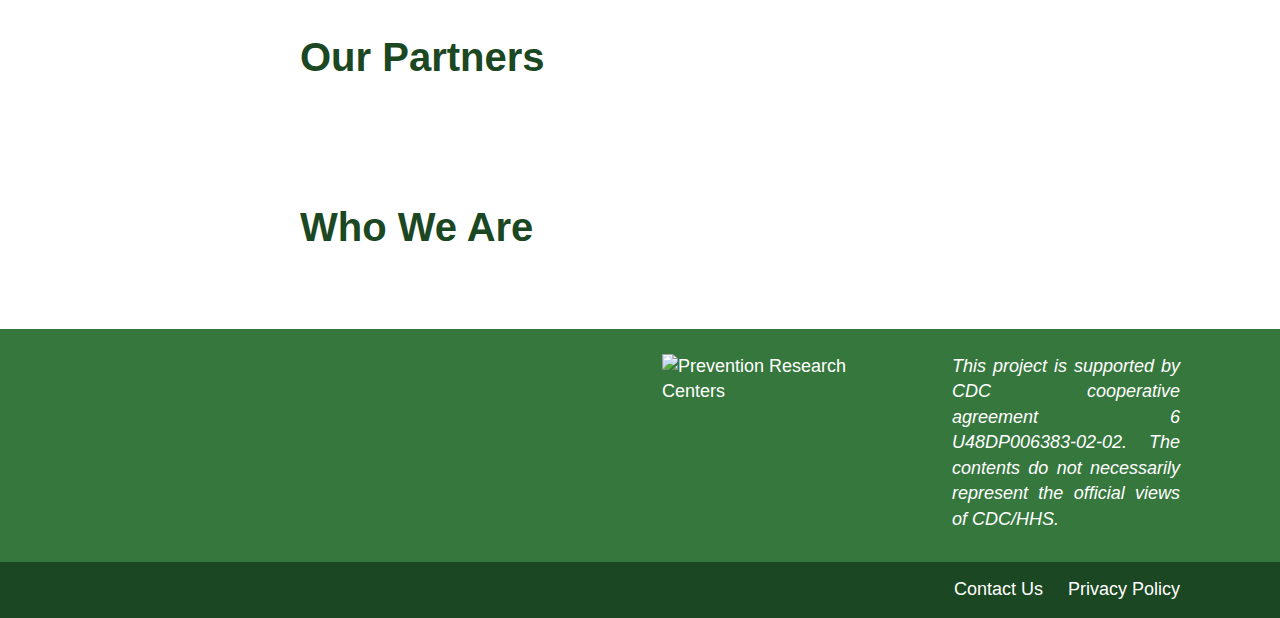
==== commit c1f5f5d7: "changing name of testimonials carousel?" ====
--- a/index.html
+++ b/index.html
@@ -56,10 +56,8 @@
       <div class="section-inner">
         <h2>Our Mission</h2>
         <p>
-          The mission of Communities Confronting Covid-19 is to confront Covid-19 and protect rural Wisconsin communities by working to increase Covid-19 vaccine uptake.
-        </p>
-        <p>
-          To do this we uplift the voices of community leaders and members who support the vaccine and connect communities with various resources to facilitate the increase of vaccine uptake.
+          The mission of Communities Confronting Covid-19 (C3) is to support Wisconsin communities in their efforts for pandemic recovery by providing resources, making connections and lifting up the voices of community members and leaders.
+
         </p>
         <p class="flex-p">
           <span class="bg-stripe">Ready to act now?</span>
@@ -72,7 +70,7 @@
     </div>
     <div id="testimonials" class="section">
       <div class="section-inner">
-        <h2>Testimonials</h2>
+        <h2>What's New?</h2>
         <div id="carousel-holder">
           <div class="carousel-content-holder">
             <!-- testimonial items -->
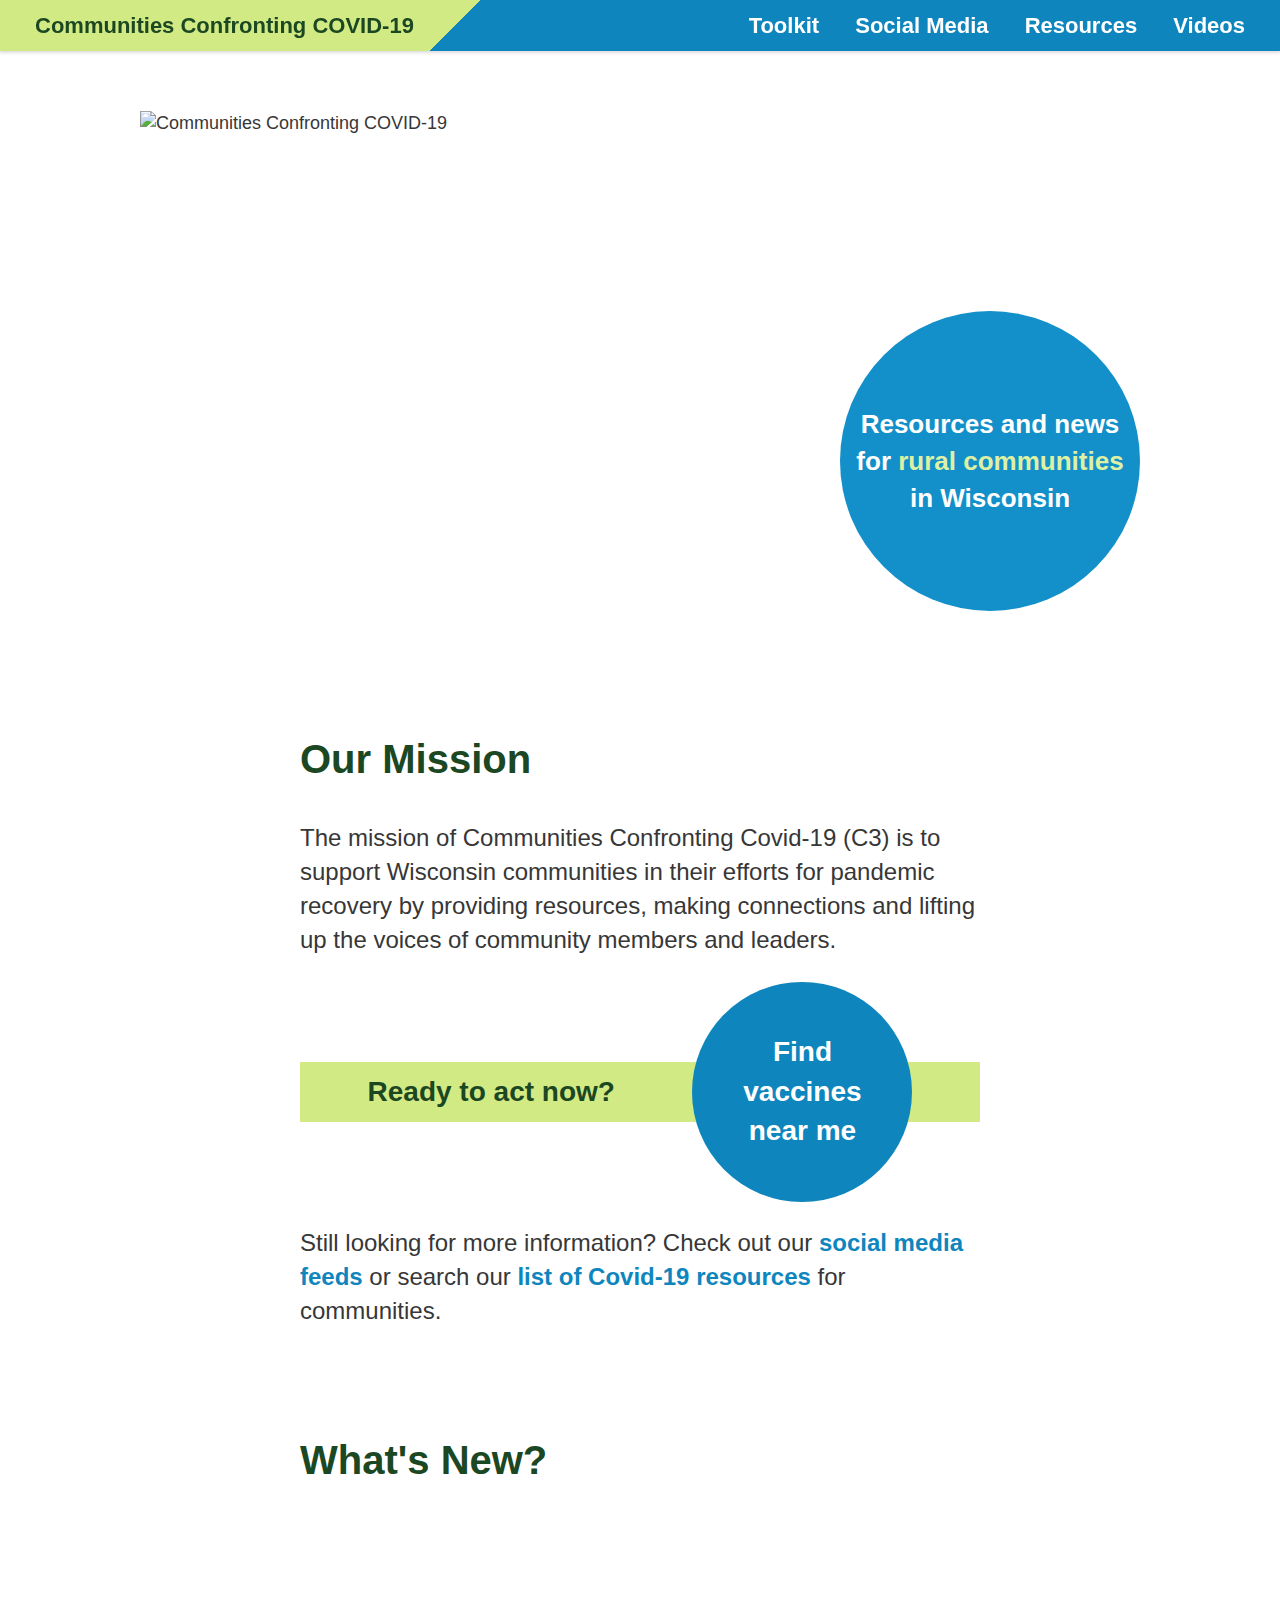
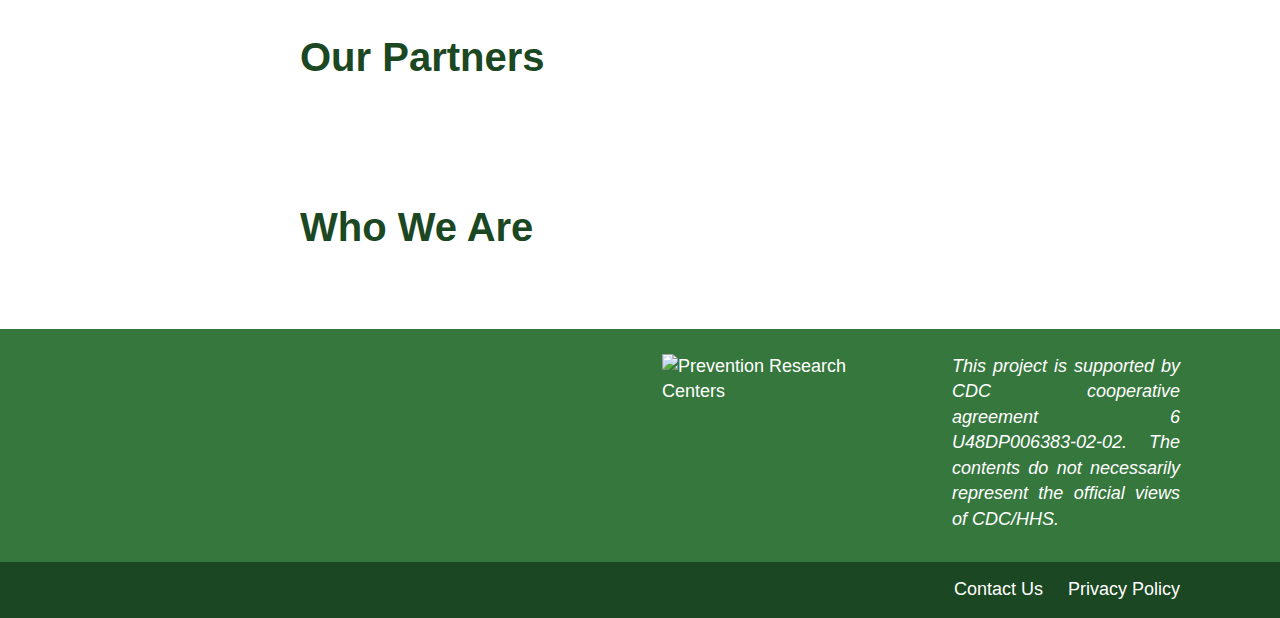
==== commit ca69e830: "add toolkit to navbar" ====
--- a/index.html
+++ b/index.html
@@ -17,6 +17,9 @@
           </a>
       </div>
       <div class="other-pages">
+        <a href="toolkit.html">
+          Toolkit
+        </a>
         <a href="social.html">
           <span class="full-screen">Social Media</span>
           <span class="small-screen">Social</span>
@@ -28,11 +31,45 @@
           Videos
         </a>
       </div>
+      <div class="menu-drops-group">
+        <button type="button" id="nav-button-mobile" title="show menu" aria-controls="mobile-nav-drop" aria-haspopup="true" aria-expanded="false">
+          <span class="menu-bar"></span>
+          <span class="menu-bar"></span>
+          <span class="menu-bar"></span>
+        </button>
+        <ul id="mobile-nav-drop" class="menu-drop" aria-hidden="true">
+          <li>
+            <a href="index.html">
+              C3
+            </a>
+          </li>
+          <li>
+            <a href="toolkit.html">
+              Toolkit
+            </a>
+          </li>
+          <li>
+            <a href="social.html">
+              Social Media
+            </a>
+          </li>
+          <li>
+            <a href="resources.html">
+              Resources
+            </a>
+          </li>
+          <li>
+            <a href="videos.html">
+              Videos
+            </a>
+          </li>
+        </ul>
+        </div>
     </div>
     <div class="banner">
       <picture>
         <source srcset="img/banner-small-1.jpg, img/banner-small.jpg 2x" media="(max-width: 1030px)">
-        <source srcset="img/banner-med-1.jpg, img/banner-med 2x" media="(max-width: 1500px)">
+        <source srcset="img/banner-med-1.jpg, img/banner-med.jpg 2x" media="(max-width: 1500px)">
         <img class="top-background-img" src="img/banner-long.jpg" alt="">
       </picture>
 
@@ -114,6 +151,7 @@
   <script src="js/bio.js"></script>
   <script src="js/partner.js"></script>
   <script src="js/main.js"></script>
+  <script src="js/nav.js"></script>
   <!-- Global site tag (gtag.js) - Google Analytics -->
   <script async src="https://www.googletagmanager.com/gtag/js?id=G-YYET7YX96K"></script>
   <script>
--- a/css/main.css
+++ b/css/main.css
@@ -113,13 +113,13 @@
 a{
     text-decoration: none;
 }
-.other-pages a{
+.other-pages a, #mobile-nav-drop a{
     color: #fff;
 }
 .home-page a{
     color: #1b4722;
 }
-.other-pages a:hover, .other-pages a:focus{
+.other-pages a:hover, .other-pages a:focus, #mobile-nav-drop a:hover, #mobile-nav-drop a:focus{
     color: #d8ec98;
 }
 .home-page a:hover, .home-page a:focus{
@@ -700,10 +700,10 @@
     font-weight: 700;
     margin-bottom: 6px;
 }
-.resource-title a, .front-link{
+.resource-title a, .front-link, .download-list a{
     color: #0e86bd;
 }
-.resource-title a:hover, .resource-title a:focus, .front-link:hover, .front-link:focus{
+.resource-title a:hover, .resource-title a:focus, .front-link:hover, .front-link:focus,  .download-list a:hover,  .download-list a:focus{
     color: #34763e;
 }
 .front-link{
@@ -781,6 +781,102 @@
 .footer-policy-link:hover, .footer-policy-link:focus{
     color: #d2ea84;
 }
+.button-link{
+    display: inline-block;
+    margin: 20px 25px;
+    margin-left: 0;
+    color: #fff;
+    background-color: #1390c9;
+    padding: 15px;
+    font-weight: 600;
+    font-size: 20px;
+}
+.button-link:hover, .button-link:focus{
+    color: #d2ea84;
+    cursor: pointer;
+}
+h3.download-header{
+    font-size: 28px;
+    font-weight: 600;
+    background-color: #d2ea84;
+    color: #1b4722;
+    padding-left: 15px;
+    margin-bottom: 5px;
+}
+.download-list{
+    list-style-type: none;
+    padding-left: 15px;
+    font-weight: 600;
+    font-size: 20px;
+}
+.download-list li{
+    margin-bottom: 10px;
+    border-bottom: 4px dotted #d2ea84;
+}
+.menu-drops-group{
+    position: relative;
+    flex: 0 1 180px;
+    text-align: right;
+}
+#nav-button-mobile, .menu-drops-group{
+    display: none;
+}
+#mobile-nav-drop{
+    box-sizing: border-box;
+    margin: 0;
+    margin-top: -1px;
+    padding: 12px 12px 6px 12px;
+    list-style-type: none;
+    text-align: left;
+    background-color: #0e86bd;
+    position: absolute;
+    pointer-events: none;
+    left: -9999px;
+    opacity: 0;
+    border-bottom-right-radius: 3px;
+    border-bottom-left-radius: 3px;
+    box-shadow: 0px 2px 2px 0px rgba(0,0,0,0.3);
+    z-index: 2000;
+    width: 100%;
+}
+#mobile-nav-drop li{
+    margin: 10px 0;
+    border-bottom: 4px dotted #d2ea84;
+}
+#mobile-nav-drop[aria-hidden="false"]{
+    left: 0px;
+    top: 49px;
+    pointer-events: auto;
+    opacity: 1;
+    max-height: 340px;
+    overflow-y: auto;
+}
+#mobile-nav-drop a{
+    width: 100%;
+    display: inline-block;
+}
+#nav-button-mobile{
+    box-sizing: border-box;    
+    position: relative;
+    width: 56px;
+    padding: 4px 12px;
+    background-color: transparent;
+    border: none;
+    cursor: pointer;
+    margin: 0 0 0 auto;
+}
+.menu-bar{
+    margin: 5px 0;
+    display: block;
+    background-color: #fff;
+    width: 100%;
+    height: 3px;
+    border-radius: 2px;
+    pointer-events: none;
+}
+#nav-button-mobile:hover > .menu-bar, #nav-button-mobile[aria-expanded="true"] > .menu-bar{
+    background-color: #d8ec98;
+}
 
 .hidden{
     display: none;
@@ -854,7 +950,7 @@
         display: none;
     }
 }
-@media(max-width:910px){
+@media(max-width: 1015px){
     .mini-logo{
         display: inline-block;
         height: 30px;
@@ -869,6 +965,8 @@
     .nav{
         background: linear-gradient(135deg,#d2ea84 90px,#0e86bd 90px);
     }
+}
+@media(max-width:910px){
     .testimonial-img{
         height: 320px;
         width: 320px;
@@ -998,16 +1096,18 @@
         text-align: center;
     }
 }
+@media(max-width: 590px){
+    .other-pages{
+        display: none;
+    }
+    #nav-button-mobile, .menu-drops-group{
+        display: block;
+    }
+}
 @media(max-width:500px){
     .banner.banner-reduced{
         height: auto;
     }
-    .other-pages a{
-        margin-right: 12px;
-    }
-    .other-pages a:last-child{
-        margin-right: 0;
-    }
 }
 @media(max-width:425px){
     .resource-li{
@@ -1019,22 +1119,7 @@
     .title-words{
          display: none;
     }
-    .other-pages a{
-        margin-right: 5px;
-    }
-    .other-pages a:last-child{
-        margin-right: 0;
-    }
     .nav{
         padding-right: 12px;
     }
-}
-@media(max-width:375px){
-    .nav{
-        background: linear-gradient(135deg,#d2ea84 75px,#0e86bd 75px);
-        padding: 10px 15px;
-    }
-    .other-pages a{
-        font-size: 18px;
-    }
 }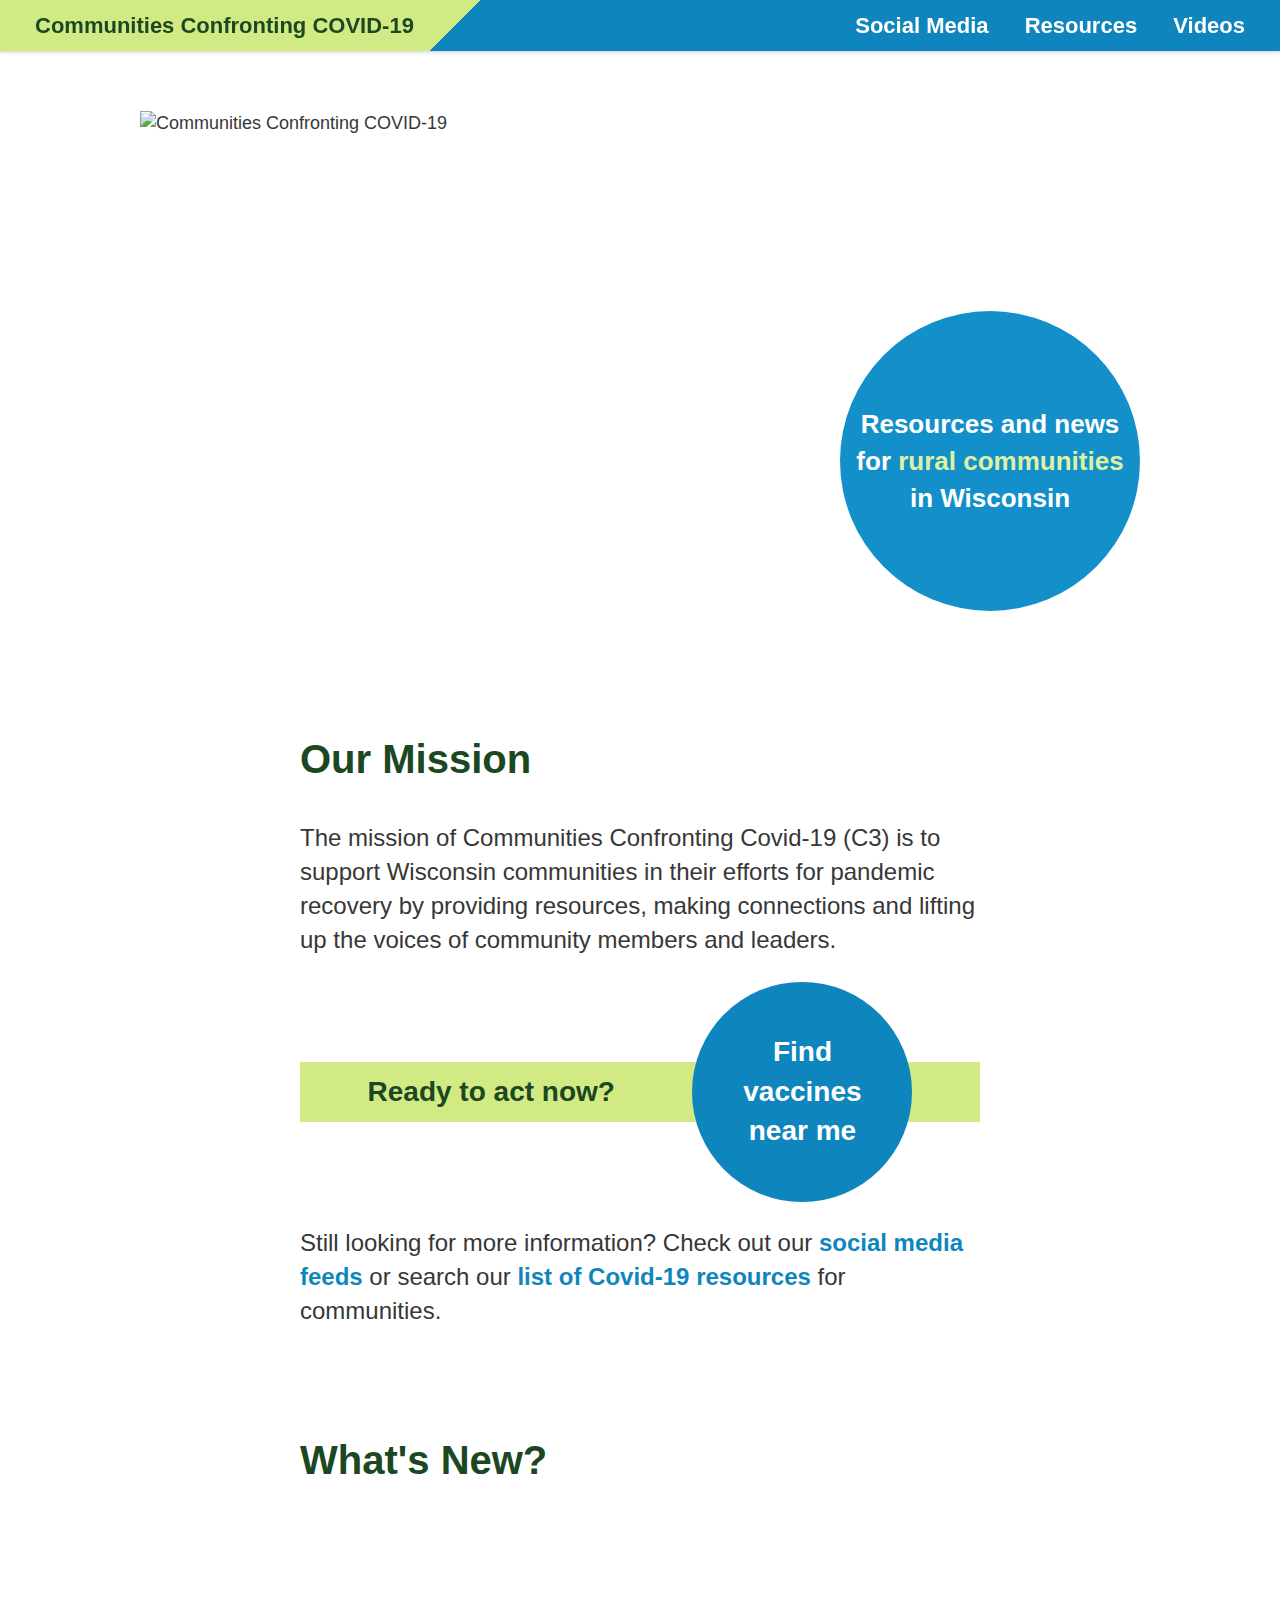
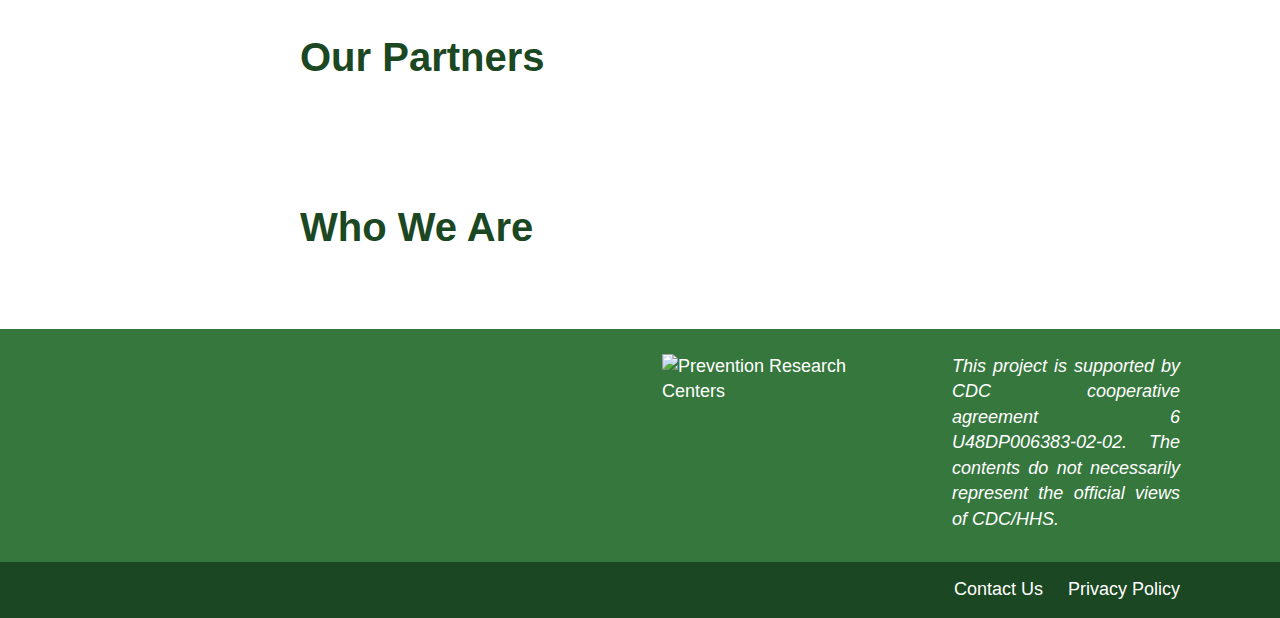
==== commit b43bdd5a: "changing contact us email" ====
--- a/index.html
+++ b/index.html
@@ -17,9 +17,6 @@
           </a>
       </div>
       <div class="other-pages">
-        <a href="toolkit.html">
-          Toolkit
-        </a>
         <a href="social.html">
           <span class="full-screen">Social Media</span>
           <span class="small-screen">Social</span>
@@ -31,45 +28,11 @@
           Videos
         </a>
       </div>
-      <div class="menu-drops-group">
-        <button type="button" id="nav-button-mobile" title="show menu" aria-controls="mobile-nav-drop" aria-haspopup="true" aria-expanded="false">
-          <span class="menu-bar"></span>
-          <span class="menu-bar"></span>
-          <span class="menu-bar"></span>
-        </button>
-        <ul id="mobile-nav-drop" class="menu-drop" aria-hidden="true">
-          <li>
-            <a href="index.html">
-              C3
-            </a>
-          </li>
-          <li>
-            <a href="toolkit.html">
-              Toolkit
-            </a>
-          </li>
-          <li>
-            <a href="social.html">
-              Social Media
-            </a>
-          </li>
-          <li>
-            <a href="resources.html">
-              Resources
-            </a>
-          </li>
-          <li>
-            <a href="videos.html">
-              Videos
-            </a>
-          </li>
-        </ul>
-        </div>
     </div>
     <div class="banner">
       <picture>
         <source srcset="img/banner-small-1.jpg, img/banner-small.jpg 2x" media="(max-width: 1030px)">
-        <source srcset="img/banner-med-1.jpg, img/banner-med.jpg 2x" media="(max-width: 1500px)">
+        <source srcset="img/banner-med-1.jpg, img/banner-med 2x" media="(max-width: 1500px)">
         <img class="top-background-img" src="img/banner-long.jpg" alt="">
       </picture>
 
@@ -141,7 +104,7 @@
     </div>
     <div class="sub-footer">
       <div class="sub-footer-inner">
-        <a class="footer-policy-link" href="mailto:community.c3project@gmail.com">Contact Us</a>
+        <a class="footer-policy-link" href="mailto:passmore2@wisc.edu">Contact Us</a>
         <a class="footer-policy-link" href="https://www.wisc.edu/privacy-notice" target="_blank" rel="noopener noreferrer">Privacy Policy</a>
       </div>
      </div>
@@ -151,7 +114,6 @@
   <script src="js/bio.js"></script>
   <script src="js/partner.js"></script>
   <script src="js/main.js"></script>
-  <script src="js/nav.js"></script>
   <!-- Global site tag (gtag.js) - Google Analytics -->
   <script async src="https://www.googletagmanager.com/gtag/js?id=G-YYET7YX96K"></script>
   <script>
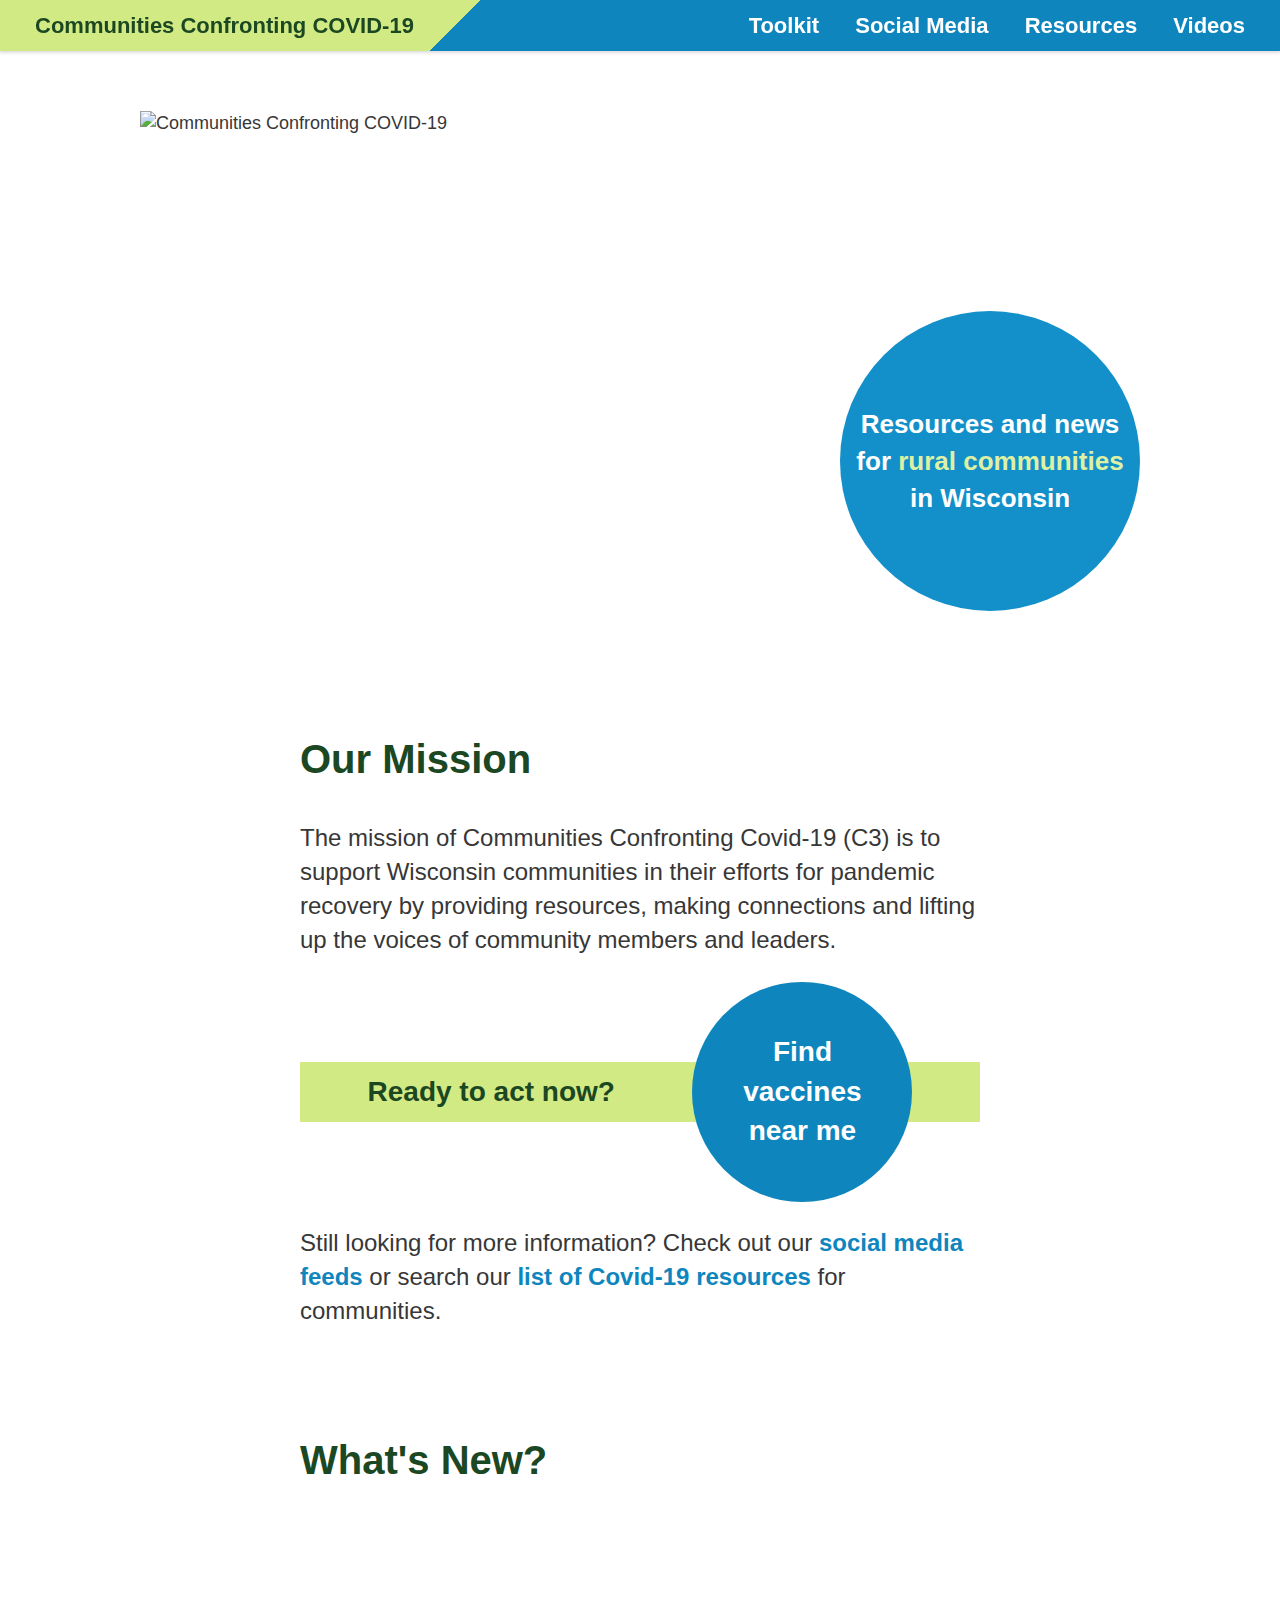
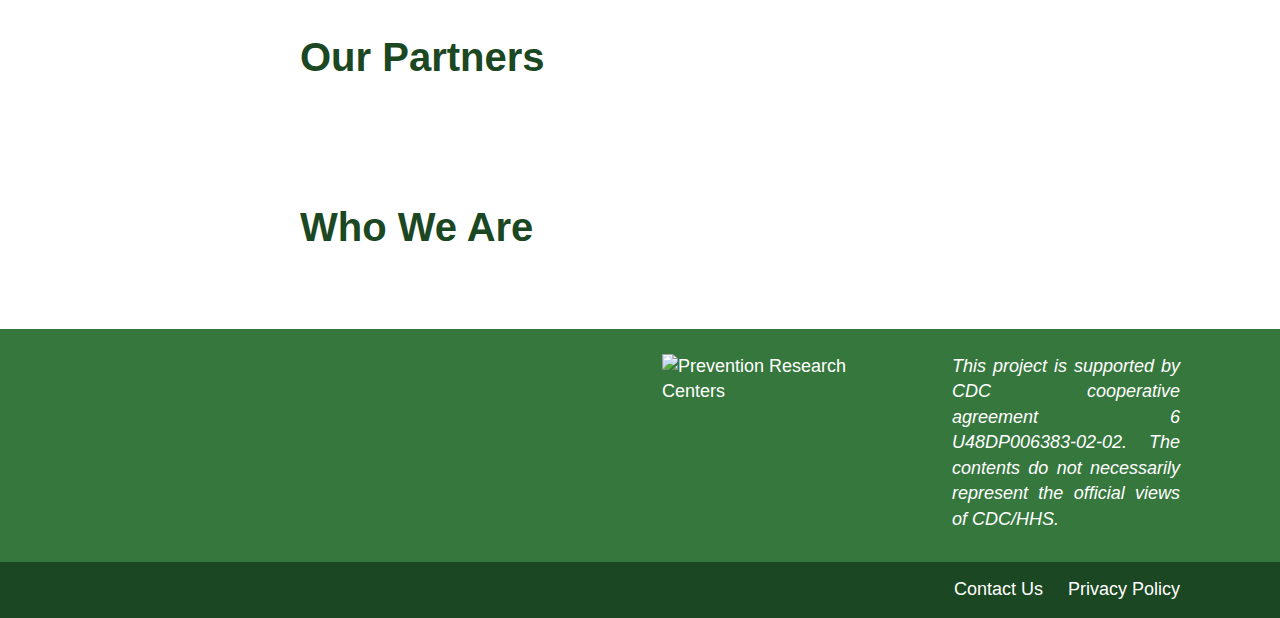
==== commit 0c85bbb4: "Merge branch 'main' of https://github.com/mbhattar9/C3" ====
--- a/index.html
+++ b/index.html
@@ -17,6 +17,9 @@
           </a>
       </div>
       <div class="other-pages">
+        <a href="toolkit.html">
+          Toolkit
+        </a>
         <a href="social.html">
           <span class="full-screen">Social Media</span>
           <span class="small-screen">Social</span>
@@ -28,11 +31,45 @@
           Videos
         </a>
       </div>
+      <div class="menu-drops-group">
+        <button type="button" id="nav-button-mobile" title="show menu" aria-controls="mobile-nav-drop" aria-haspopup="true" aria-expanded="false">
+          <span class="menu-bar"></span>
+          <span class="menu-bar"></span>
+          <span class="menu-bar"></span>
+        </button>
+        <ul id="mobile-nav-drop" class="menu-drop" aria-hidden="true">
+          <li>
+            <a href="index.html">
+              C3
+            </a>
+          </li>
+          <li>
+            <a href="toolkit.html">
+              Toolkit
+            </a>
+          </li>
+          <li>
+            <a href="social.html">
+              Social Media
+            </a>
+          </li>
+          <li>
+            <a href="resources.html">
+              Resources
+            </a>
+          </li>
+          <li>
+            <a href="videos.html">
+              Videos
+            </a>
+          </li>
+        </ul>
+        </div>
     </div>
     <div class="banner">
       <picture>
         <source srcset="img/banner-small-1.jpg, img/banner-small.jpg 2x" media="(max-width: 1030px)">
-        <source srcset="img/banner-med-1.jpg, img/banner-med 2x" media="(max-width: 1500px)">
+        <source srcset="img/banner-med-1.jpg, img/banner-med.jpg 2x" media="(max-width: 1500px)">
         <img class="top-background-img" src="img/banner-long.jpg" alt="">
       </picture>
 
@@ -114,6 +151,7 @@
   <script src="js/bio.js"></script>
   <script src="js/partner.js"></script>
   <script src="js/main.js"></script>
+  <script src="js/nav.js"></script>
   <!-- Global site tag (gtag.js) - Google Analytics -->
   <script async src="https://www.googletagmanager.com/gtag/js?id=G-YYET7YX96K"></script>
   <script>
